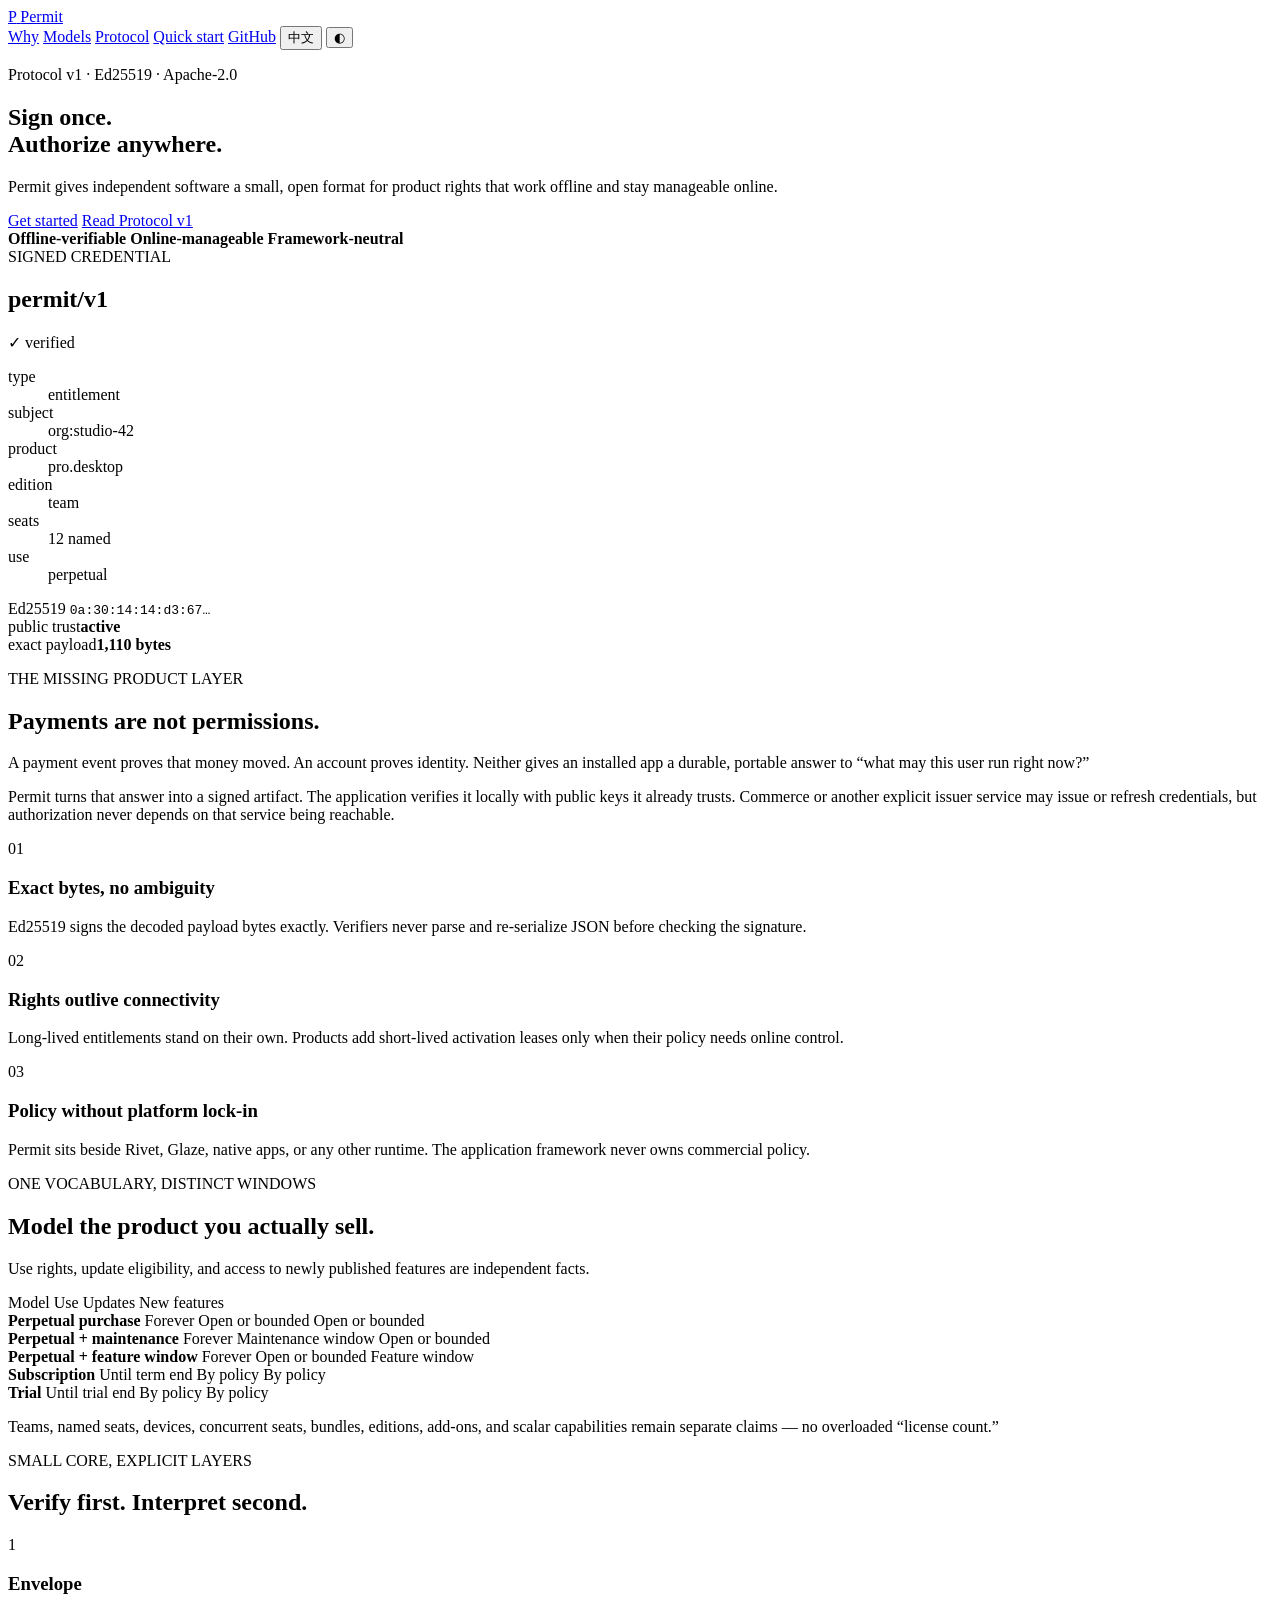
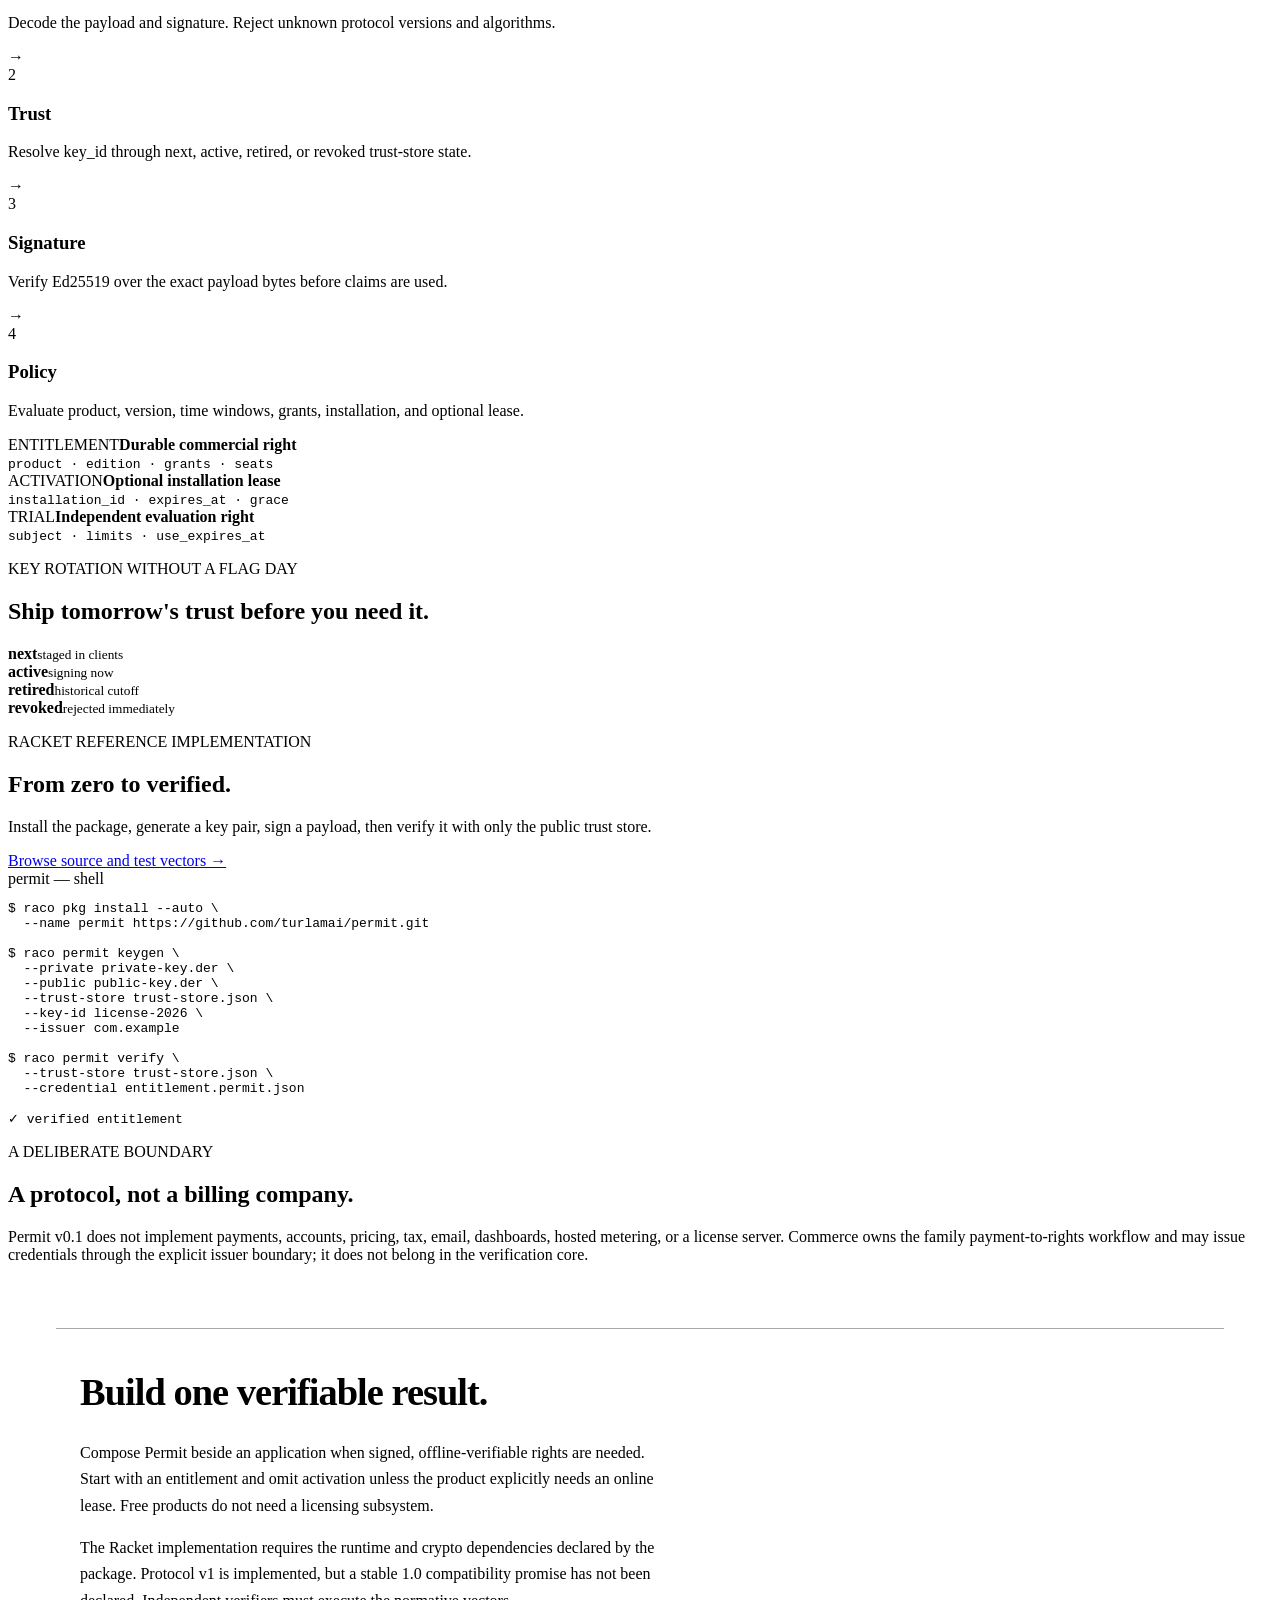
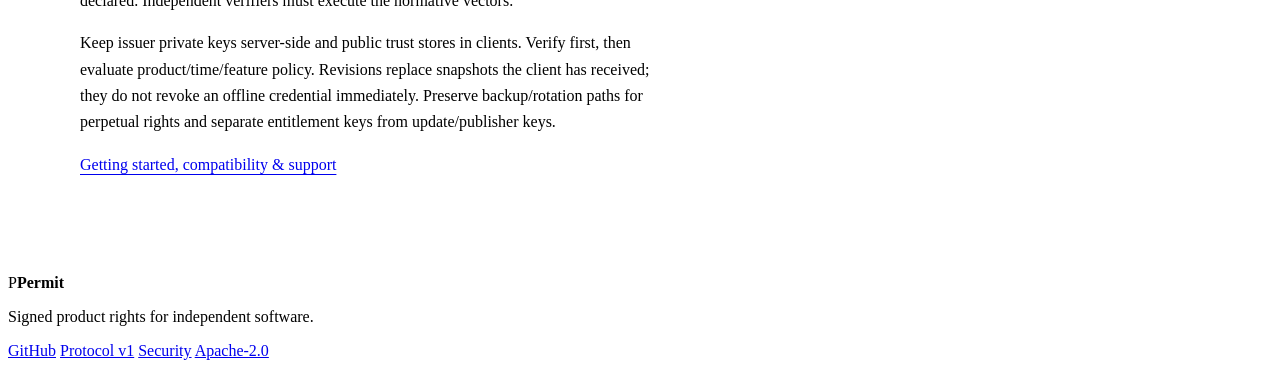
==== site/index.html @ 28916e3e "docs(site): use canonical repository URLs and remove obsolete comparison strings" ====
<!doctype html>
<html lang="en">
<head>
  <meta charset="utf-8">
  <meta name="viewport" content="width=device-width, initial-scale=1">
  <title>Permit — Signed product rights</title>
  <meta name="description" content="Offline-verifiable, online-manageable signed product entitlements. An open protocol and Racket reference implementation.">
  <meta name="theme-color" content="#f3f0e8">
  <link rel="icon" href="favicon.svg" type="image/svg+xml">
  <link rel="stylesheet" href="styles.css">
  <script>
    (function () {
      var theme = localStorage.getItem('permit-theme');
      if (!theme) theme = matchMedia('(prefers-color-scheme: dark)').matches ? 'dark' : 'light';
      document.documentElement.dataset.theme = theme;
      var lang = localStorage.getItem('permit-lang');
      if (!lang) lang = (navigator.language || 'en').toLowerCase().startsWith('zh') ? 'zh' : 'en';
      document.documentElement.lang = lang === 'zh' ? 'zh-CN' : 'en';
    })();
  </script>
<style id="product-start-style">
.product-start{max-width:1120px;margin:64px auto;padding:32px 24px;border-top:1px solid var(--border,#aaa);font:inherit;line-height:1.65}
.product-start h2{font-size:clamp(1.7rem,3vw,2.4rem);letter-spacing:-.025em;margin:0 0 16px}.product-start h3{font-size:1.05rem;margin:0 0 10px}.product-start p{margin:0 0 16px;max-width:74ch}.product-start-grid{display:grid;grid-template-columns:repeat(3,minmax(0,1fr));gap:28px;margin:28px 0}.product-start a{text-decoration:underline;text-underline-offset:4px;overflow-wrap:anywhere}.product-start a:focus-visible{outline:2px solid currentColor;outline-offset:5px}.product-start .start-links{display:flex;gap:16px 24px;flex-wrap:wrap}.product-start .start-status{font-weight:600}.product-start .start-limits{font-size:.95em}
html:lang(en) .reader-zh,html:lang(zh) .reader-en{display:none!important}@media(max-width:700px){.product-start{margin:40px auto;padding:24px 20px}.product-start-grid{grid-template-columns:1fr;gap:18px}}
</style>
</head>
<body>
  <header class="nav">
    <div class="nav-inner">
      <a class="brand" href="#top" aria-label="Permit home">
        <span class="brand-mark" aria-hidden="true">P</span>
        <span>Permit</span>
      </a>
      <nav class="nav-links" aria-label="Primary navigation">
        <a href="#why" data-i18n="nav.why">Why</a>
        <a href="#models" data-i18n="nav.models">Models</a>
        <a href="#protocol" data-i18n="nav.protocol">Protocol</a>
        <a href="#start" data-i18n="nav.start">Quick start</a>
        <a href="https://github.com/turlamai/permit">GitHub</a>
        <button class="text-button" id="lang-button" type="button" aria-label="Switch language">中文</button>
        <button class="theme-button" id="theme-button" type="button" aria-label="Toggle color theme">
          <span class="theme-light" aria-hidden="true">◐</span>
        </button>
      </nav>
    </div>
  </header>

  <main id="top">
    <section class="hero">
      <div class="hero-copy">
        <p class="eyebrow" data-i18n="hero.eyebrow">Protocol v1 · Ed25519 · Apache-2.0</p>
        <h1 data-i18n="hero.title">Sign once.<br>Authorize anywhere.</h1>
        <p class="lede" data-i18n="hero.lede">Permit gives independent software a small, open format for product rights that work offline and stay manageable online.</p>
        <div class="hero-actions">
          <a class="button primary" href="#start" data-i18n="hero.start">Get started</a>
          <a class="button secondary" href="https://github.com/turlamai/permit/blob/main/docs/protocol-v1.md" data-i18n="hero.spec">Read Protocol v1</a>
        </div>
        <div class="proof-row" aria-label="Core properties">
          <span><i></i><b data-i18n="proof.offline">Offline-verifiable</b></span>
          <span><i></i><b data-i18n="proof.online">Online-manageable</b></span>
          <span><i></i><b data-i18n="proof.framework">Framework-neutral</b></span>
        </div>
      </div>

      <div class="credential-stage" aria-label="Signed Permit credential">
        <div class="orbit orbit-one"></div>
        <div class="orbit orbit-two"></div>
        <article class="credential-card">
          <div class="credential-head">
            <div>
              <span class="micro" data-i18n="credential.label">SIGNED CREDENTIAL</span>
              <h2>permit/v1</h2>
            </div>
            <span class="verified"><span>✓</span> <span data-i18n="credential.verified">verified</span></span>
          </div>
          <dl>
            <div><dt>type</dt><dd>entitlement</dd></div>
            <div><dt>subject</dt><dd>org:studio-42</dd></div>
            <div><dt>product</dt><dd>pro.desktop</dd></div>
            <div><dt>edition</dt><dd>team</dd></div>
            <div><dt>seats</dt><dd>12 named</dd></div>
            <div><dt>use</dt><dd>perpetual</dd></div>
          </dl>
          <div class="signature">
            <span>Ed25519</span>
            <code>0a:30:14:14:d3:67…</code>
          </div>
        </article>
        <div class="key-tag key-public"><span data-i18n="credential.public">public trust</span><b>active</b></div>
        <div class="key-tag key-payload"><span data-i18n="credential.payload">exact payload</span><b>1,110 bytes</b></div>
      </div>
    </section>

    <section id="why" class="section split">
      <div class="section-heading">
        <p class="eyebrow" data-i18n="why.eyebrow">THE MISSING PRODUCT LAYER</p>
        <h2 data-i18n="why.title">Payments are not permissions.</h2>
      </div>
      <div class="prose">
        <p data-i18n="why.p1">A payment event proves that money moved. An account proves identity. Neither gives an installed app a durable, portable answer to “what may this user run right now?”</p>
        <p data-i18n="why.p2">Permit turns that answer into a signed artifact. The application verifies it locally with public keys it already trusts. Commerce or another explicit issuer service may issue or refresh credentials, but authorization never depends on that service being reachable.</p>
      </div>
    </section>

    <section class="principles" aria-label="Permit principles">
      <article>
        <span class="index">01</span>
        <h3 data-i18n="principle.one.title">Exact bytes, no ambiguity</h3>
        <p data-i18n="principle.one.body">Ed25519 signs the decoded payload bytes exactly. Verifiers never parse and re-serialize JSON before checking the signature.</p>
      </article>
      <article>
        <span class="index">02</span>
        <h3 data-i18n="principle.two.title">Rights outlive connectivity</h3>
        <p data-i18n="principle.two.body">Long-lived entitlements stand on their own. Products add short-lived activation leases only when their policy needs online control.</p>
      </article>
      <article>
        <span class="index">03</span>
        <h3 data-i18n="principle.three.title">Policy without platform lock-in</h3>
        <p data-i18n="principle.three.body">Permit sits beside Rivet, Glaze, native apps, or any other runtime. The application framework never owns commercial policy.</p>
      </article>
    </section>

    <section id="models" class="section models">
      <div class="section-heading">
        <p class="eyebrow" data-i18n="models.eyebrow">ONE VOCABULARY, DISTINCT WINDOWS</p>
        <h2 data-i18n="models.title">Model the product you actually sell.</h2>
        <p data-i18n="models.lede">Use rights, update eligibility, and access to newly published features are independent facts.</p>
      </div>
      <div class="model-table" role="table" aria-label="Supported commercial models">
        <div class="model-row model-header" role="row">
          <span role="columnheader" data-i18n="models.model">Model</span>
          <span role="columnheader" data-i18n="models.use">Use</span>
          <span role="columnheader" data-i18n="models.updates">Updates</span>
          <span role="columnheader" data-i18n="models.features">New features</span>
        </div>
        <div class="model-row" role="row">
          <strong role="cell" data-i18n="models.perpetual">Perpetual purchase</strong>
          <span role="cell" class="forever" data-i18n="models.forever">Forever</span>
          <span role="cell" data-i18n="models.open">Open or bounded</span>
          <span role="cell" data-i18n="models.open">Open or bounded</span>
        </div>
        <div class="model-row" role="row">
          <strong role="cell" data-i18n="models.maintenanceModel">Perpetual + maintenance</strong>
          <span role="cell" class="forever" data-i18n="models.forever">Forever</span>
          <span role="cell" data-i18n="models.maintenance">Maintenance window</span>
          <span role="cell" data-i18n="models.open">Open or bounded</span>
        </div>
        <div class="model-row" role="row">
          <strong role="cell" data-i18n="models.featureModel">Perpetual + feature window</strong>
          <span role="cell" class="forever" data-i18n="models.forever">Forever</span>
          <span role="cell" data-i18n="models.open">Open or bounded</span>
          <span role="cell" data-i18n="models.featureWindow">Feature window</span>
        </div>
        <div class="model-row" role="row">
          <strong role="cell" data-i18n="models.subscription">Subscription</strong>
          <span role="cell" data-i18n="models.untilEnd">Until term end</span>
          <span role="cell" data-i18n="models.policy">By policy</span>
          <span role="cell" data-i18n="models.policy">By policy</span>
        </div>
        <div class="model-row" role="row">
          <strong role="cell" data-i18n="models.trial">Trial</strong>
          <span role="cell" data-i18n="models.untilTrial">Until trial end</span>
          <span role="cell" data-i18n="models.policy">By policy</span>
          <span role="cell" data-i18n="models.policy">By policy</span>
        </div>
      </div>
      <p class="model-note" data-i18n="models.note">Teams, named seats, devices, concurrent seats, bundles, editions, add-ons, and scalar capabilities remain separate claims — no overloaded “license count.”</p>
    </section>

    <section id="protocol" class="section protocol">
      <div class="section-heading">
        <p class="eyebrow" data-i18n="protocol.eyebrow">SMALL CORE, EXPLICIT LAYERS</p>
        <h2 data-i18n="protocol.title">Verify first. Interpret second.</h2>
      </div>
      <div class="protocol-flow">
        <article>
          <span class="step-number">1</span>
          <h3 data-i18n="protocol.one.title">Envelope</h3>
          <p data-i18n="protocol.one.body">Decode the payload and signature. Reject unknown protocol versions and algorithms.</p>
        </article>
        <span class="flow-arrow" aria-hidden="true">→</span>
        <article>
          <span class="step-number">2</span>
          <h3 data-i18n="protocol.two.title">Trust</h3>
          <p data-i18n="protocol.two.body">Resolve key_id through next, active, retired, or revoked trust-store state.</p>
        </article>
        <span class="flow-arrow" aria-hidden="true">→</span>
        <article>
          <span class="step-number">3</span>
          <h3 data-i18n="protocol.three.title">Signature</h3>
          <p data-i18n="protocol.three.body">Verify Ed25519 over the exact payload bytes before claims are used.</p>
        </article>
        <span class="flow-arrow" aria-hidden="true">→</span>
        <article>
          <span class="step-number">4</span>
          <h3 data-i18n="protocol.four.title">Policy</h3>
          <p data-i18n="protocol.four.body">Evaluate product, version, time windows, grants, installation, and optional lease.</p>
        </article>
      </div>
      <div class="layer-stack">
        <div class="layer entitlement">
          <div><span>ENTITLEMENT</span><strong data-i18n="layers.entitlement">Durable commercial right</strong></div>
          <code>product · edition · grants · seats</code>
        </div>
        <div class="layer activation">
          <div><span>ACTIVATION</span><strong data-i18n="layers.activation">Optional installation lease</strong></div>
          <code>installation_id · expires_at · grace</code>
        </div>
        <div class="layer trial">
          <div><span>TRIAL</span><strong data-i18n="layers.trial">Independent evaluation right</strong></div>
          <code>subject · limits · use_expires_at</code>
        </div>
      </div>
    </section>

    <section class="section rotation">
      <div class="section-heading">
        <p class="eyebrow" data-i18n="rotation.eyebrow">KEY ROTATION WITHOUT A FLAG DAY</p>
        <h2 data-i18n="rotation.title">Ship tomorrow's trust before you need it.</h2>
      </div>
      <div class="key-timeline" aria-label="Trust store key states">
        <div><span class="key-dot next"></span><b>next</b><small data-i18n="rotation.next">staged in clients</small></div>
        <div><span class="key-dot active"></span><b>active</b><small data-i18n="rotation.active">signing now</small></div>
        <div><span class="key-dot retired"></span><b>retired</b><small data-i18n="rotation.retired">historical cutoff</small></div>
        <div><span class="key-dot revoked"></span><b>revoked</b><small data-i18n="rotation.revoked">rejected immediately</small></div>
      </div>
    </section>

    <section id="start" class="section start">
      <div>
        <p class="eyebrow" data-i18n="start.eyebrow">RACKET REFERENCE IMPLEMENTATION</p>
        <h2 data-i18n="start.title">From zero to verified.</h2>
        <p data-i18n="start.lede">Install the package, generate a key pair, sign a payload, then verify it with only the public trust store.</p>
        <a class="text-link" href="https://github.com/turlamai/permit" data-i18n="start.source">Browse source and test vectors →</a>
      </div>
      <div class="terminal" aria-label="Permit command line example">
        <div class="terminal-bar"><i></i><i></i><i></i><span>permit — shell</span></div>
        <pre><code><span class="prompt">$</span> raco pkg install --auto \
  --name permit https://github.com/turlamai/permit.git

<span class="prompt">$</span> raco permit keygen \
  --private private-key.der \
  --public public-key.der \
  --trust-store trust-store.json \
  --key-id license-2026 \
  --issuer com.example

<span class="prompt">$</span> raco permit verify \
  --trust-store trust-store.json \
  --credential entitlement.permit.json

<span class="ok">✓ verified entitlement</span></code></pre>
      </div>
    </section>

    <section class="boundary">
      <div>
        <p class="eyebrow" data-i18n="boundary.eyebrow">A DELIBERATE BOUNDARY</p>
        <h2 data-i18n="boundary.title">A protocol, not a billing company.</h2>
      </div>
      <p data-i18n="boundary.body">Permit v0.1 does not implement payments, accounts, pricing, tax, email, dashboards, hosted metering, or a license server. Commerce owns the family payment-to-rights workflow and may issue credentials through the explicit issuer boundary; it does not belong in the verification core.</p>
    </section>
  <section id="adoption" class="product-start"><h2 class="reader-en " lang="en">Build one verifiable result.</h2><h2 class="reader-zh " lang="zh">先完成一个可验证的结果。</h2><p class="reader-en " lang="en">Compose Permit beside an application when signed, offline-verifiable rights are needed. Start with an entitlement and omit activation unless the product explicitly needs an online lease. Free products do not need a licensing subsystem.</p><p class="reader-zh " lang="zh">需要签名且可离线验证的权益时，在应用旁组合 Permit。从 entitlement 开始；只有产品明确需要在线租约时才增加 activation。免费产品不需要授权子系统。</p><p class="reader-en " lang="en">The Racket implementation requires the runtime and crypto dependencies declared by the package. Protocol v1 is implemented, but a stable 1.0 compatibility promise has not been declared. Independent verifiers must execute the normative vectors.</p><p class="reader-zh " lang="zh">Racket 实现需要包声明的运行时与加密依赖。Protocol v1 已实现，但尚未宣布稳定 1.0 兼容承诺。独立验证器必须执行权威测试向量。</p><p class="reader-en " lang="en">Keep issuer private keys server-side and public trust stores in clients. Verify first, then evaluate product/time/feature policy. Revisions replace snapshots the client has received; they do not revoke an offline credential immediately. Preserve backup/rotation paths for perpetual rights and separate entitlement keys from update/publisher keys.</p><p class="reader-zh " lang="zh">签发私钥留在签发端，客户端仅持公钥信任库。先验签，再判断产品、时间和功能政策。revision 替换客户端已收到的快照，不会立即撤销离线凭据。为永久权益保留备份和轮换路径，权益密钥与更新、发行者密钥分离。</p><div class="start-links"><a class="reader-en" lang="en" href="https://github.com/turlamai/permit/blob/main/docs/USING.md">Getting started, compatibility &amp; support</a><a class="reader-zh" lang="zh" href="https://github.com/turlamai/permit/blob/main/docs/USING.zh-CN.md">入门、兼容与支持</a></div></section>
</main>

  <footer>
    <div class="footer-brand"><span class="brand-mark" aria-hidden="true">P</span><b>Permit</b></div>
    <p data-i18n="footer.tagline">Signed product rights for independent software.</p>
    <div class="footer-links">
      <a href="https://github.com/turlamai/permit">GitHub</a>
      <a href="https://github.com/turlamai/permit/blob/main/docs/protocol-v1.md">Protocol v1</a>
      <a href="https://github.com/turlamai/permit/blob/main/SECURITY.md">Security</a>
      <a href="https://github.com/turlamai/permit/blob/main/LICENSE">Apache-2.0</a>
    </div>
  </footer>

  <script src="site.js"></script>
</body>
</html>
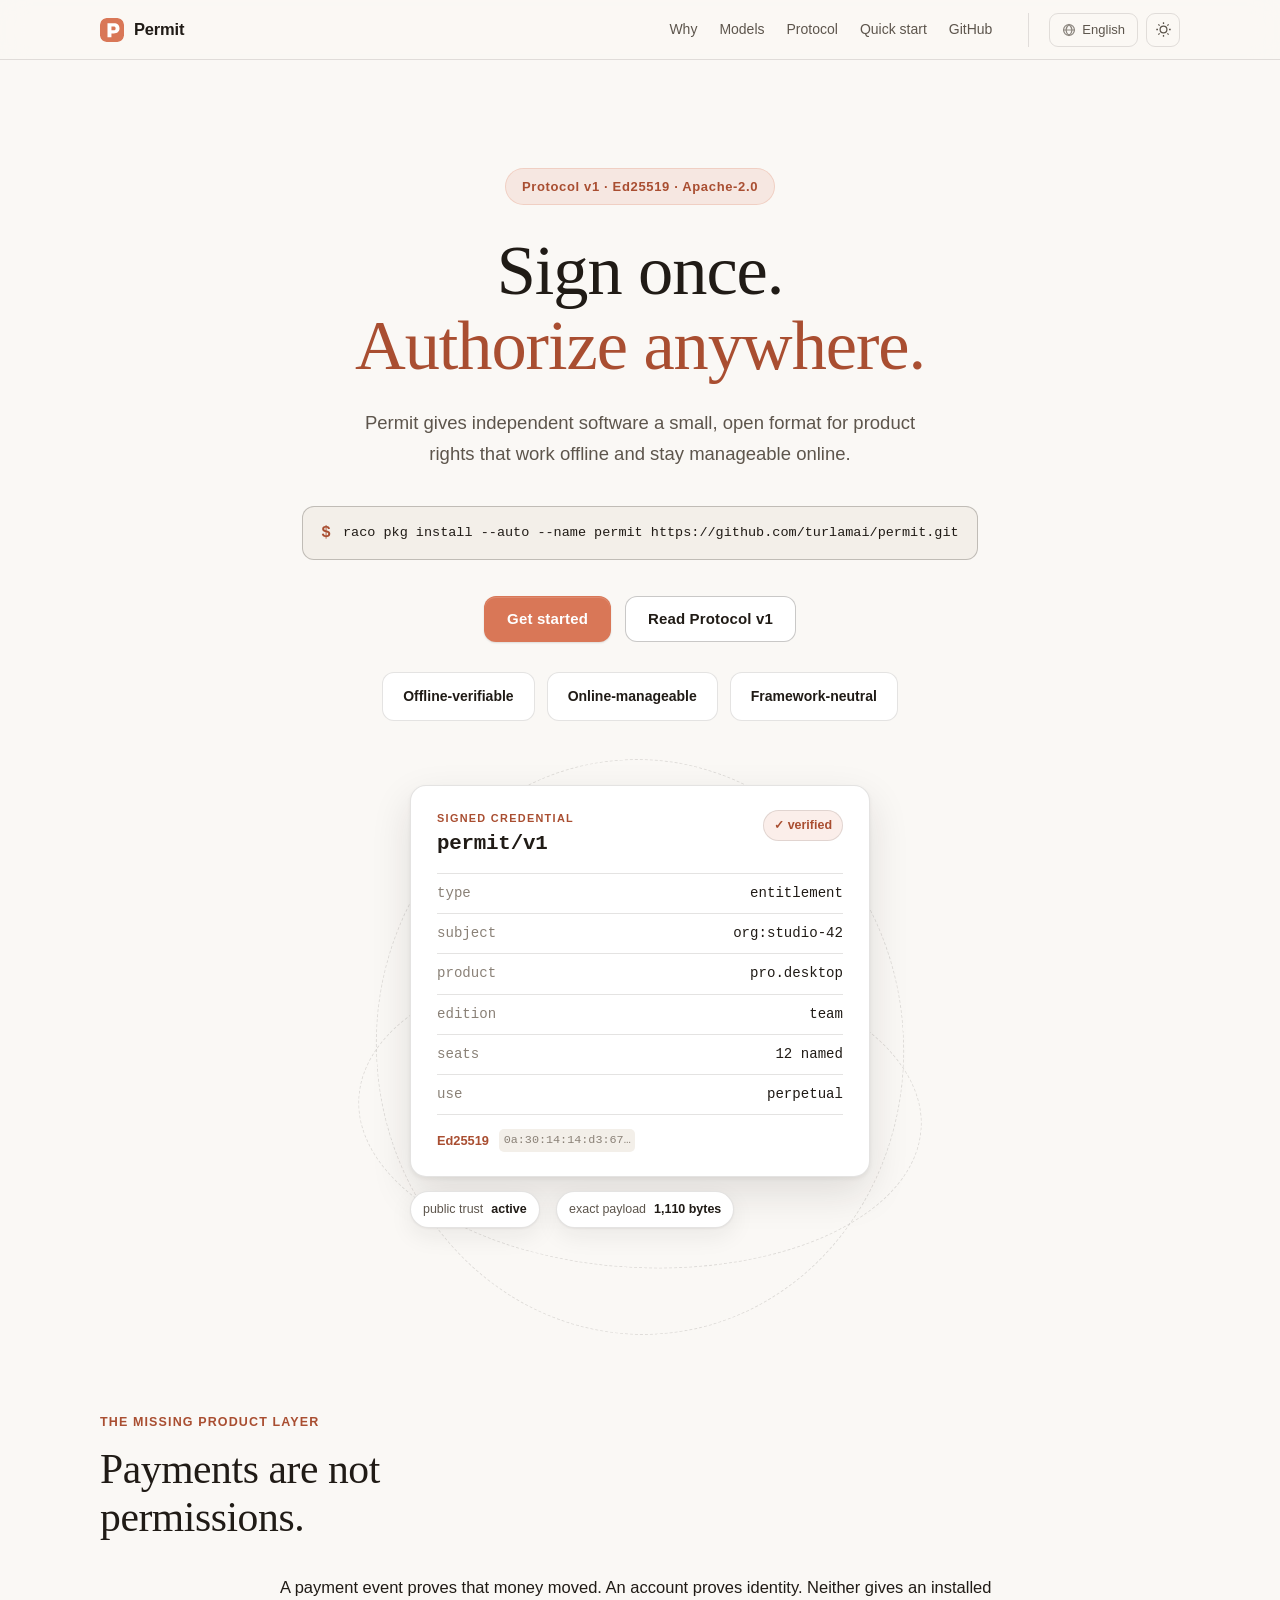
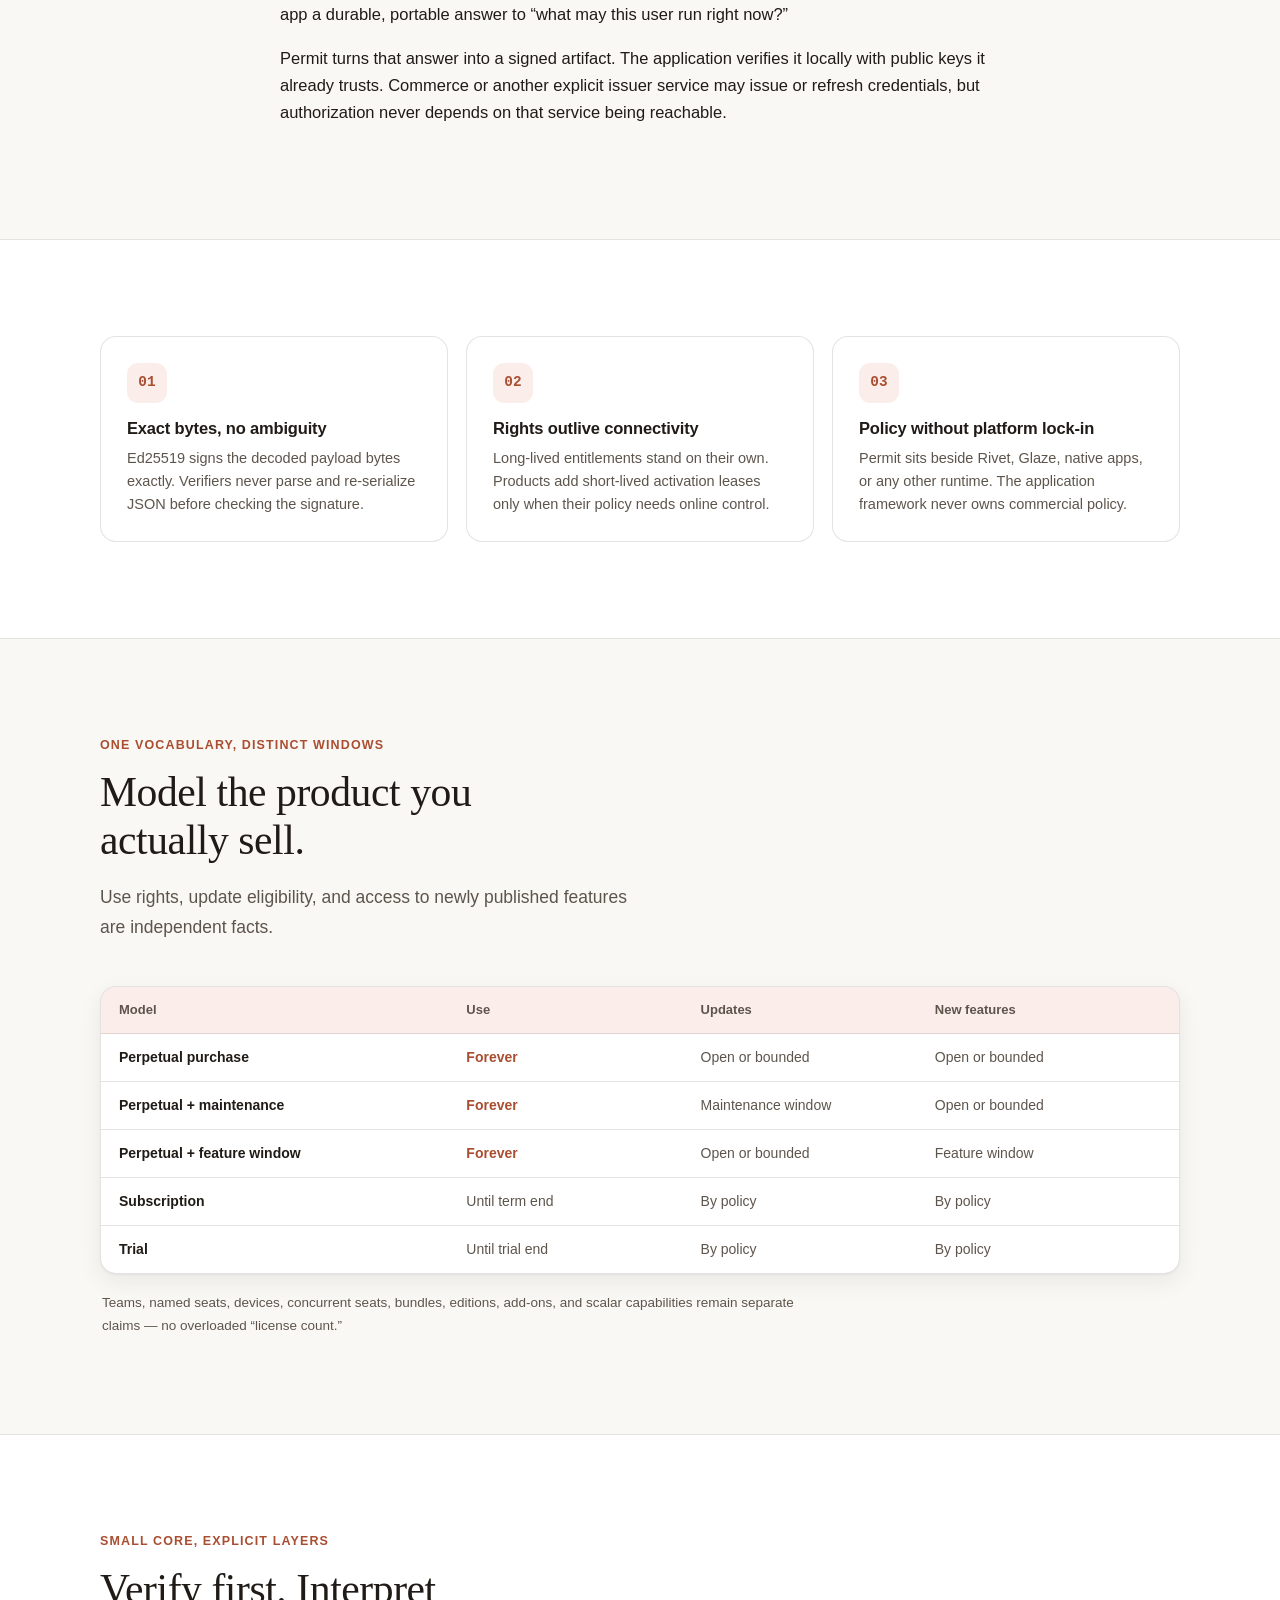
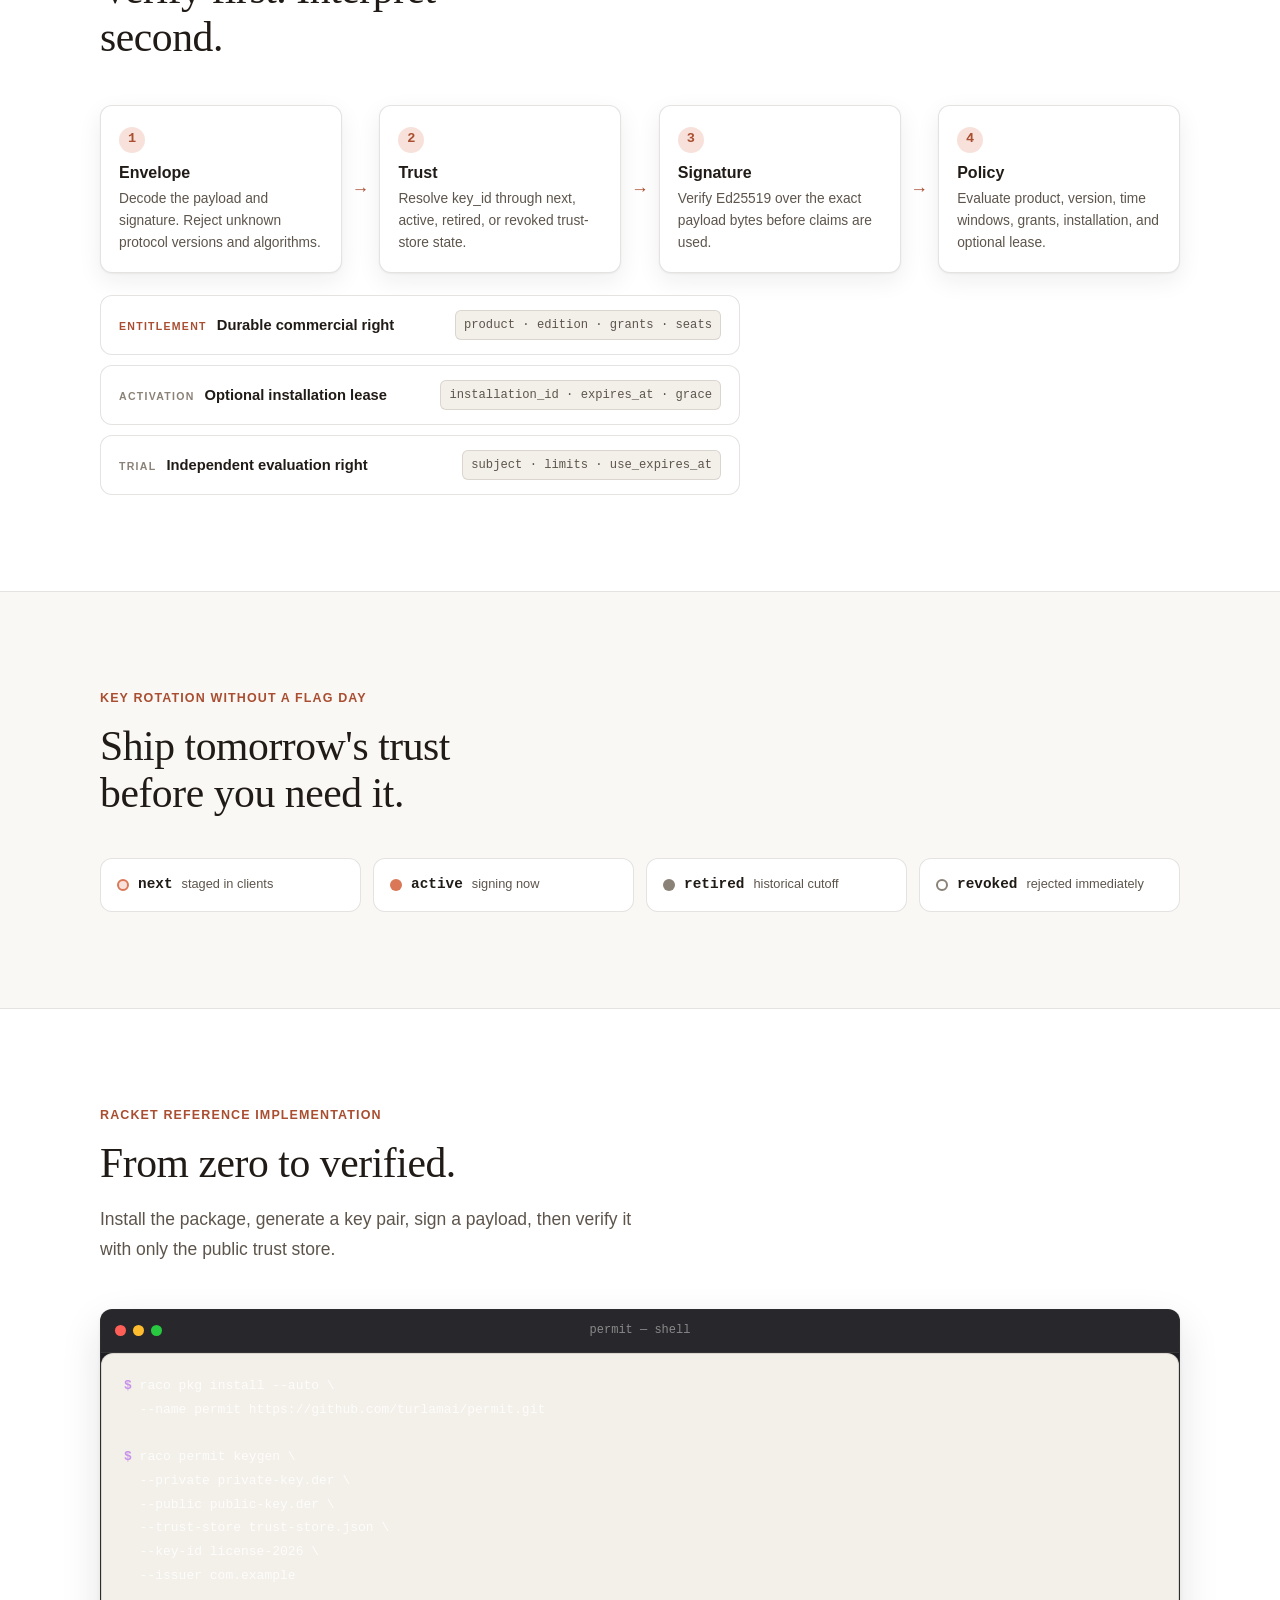
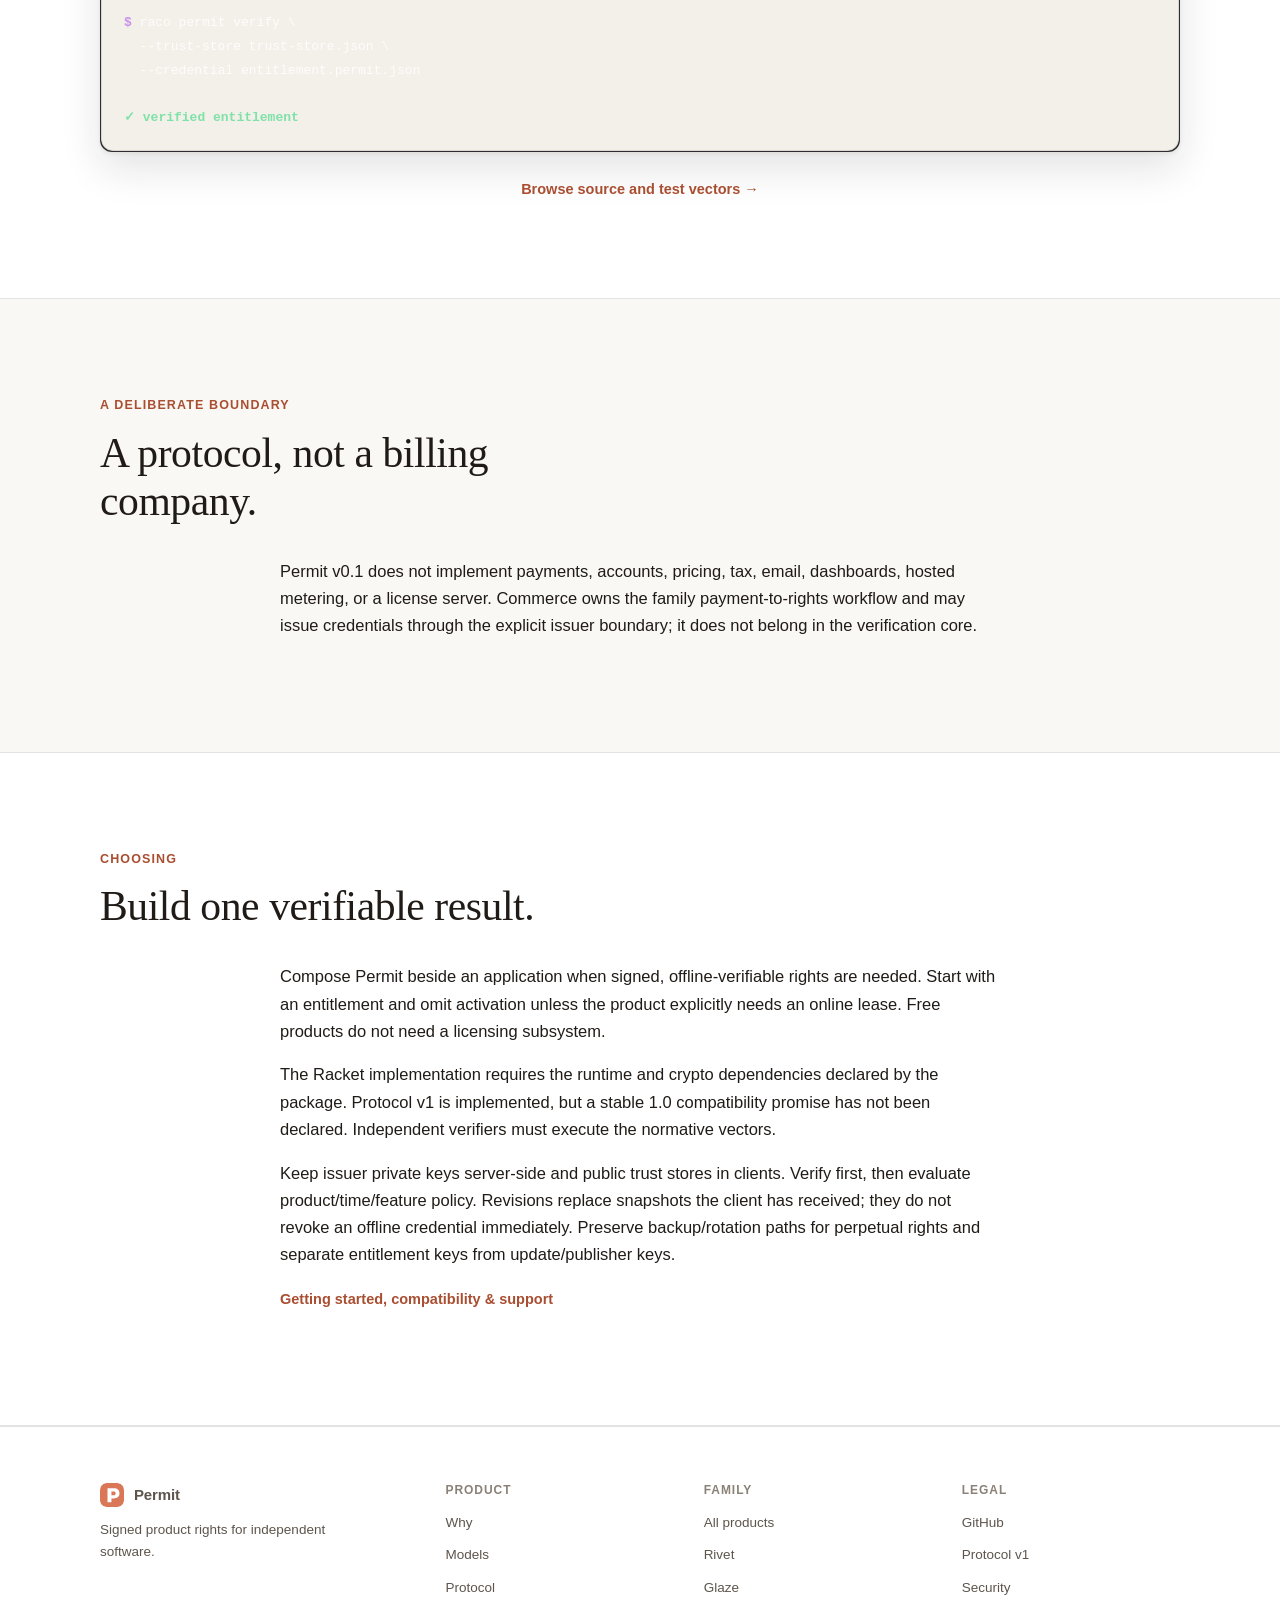
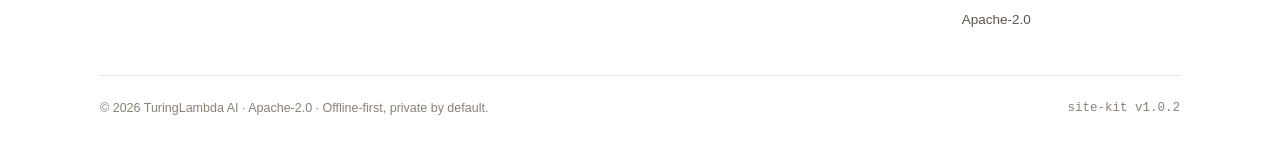
==== commit 1d693f29: "site: rebuild homepage on site-kit v1.0.2 - adopt the family design system (terracotta accent, Newsr" ====
--- a/site/index.html
+++ b/site/index.html
@@ -1,241 +1,289 @@
-<!doctype html>
-<html lang="en">
+<!DOCTYPE html>
+<html lang="zh-CN" data-kit-id="permit" data-kit-lang-key="permit-lang">
+
 <head>
-  <meta charset="utf-8">
-  <meta name="viewport" content="width=device-width, initial-scale=1">
-  <title>Permit — Signed product rights</title>
-  <meta name="description" content="Offline-verifiable, online-manageable signed product entitlements. An open protocol and Racket reference implementation.">
-  <meta name="theme-color" content="#f3f0e8">
-  <link rel="icon" href="favicon.svg" type="image/svg+xml">
-  <link rel="stylesheet" href="styles.css">
-  <script>
-    (function () {
-      var theme = localStorage.getItem('permit-theme');
-      if (!theme) theme = matchMedia('(prefers-color-scheme: dark)').matches ? 'dark' : 'light';
-      document.documentElement.dataset.theme = theme;
-      var lang = localStorage.getItem('permit-lang');
-      if (!lang) lang = (navigator.language || 'en').toLowerCase().startsWith('zh') ? 'zh' : 'en';
-      document.documentElement.lang = lang === 'zh' ? 'zh-CN' : 'en';
-    })();
-  </script>
-<style id="product-start-style">
-.product-start{max-width:1120px;margin:64px auto;padding:32px 24px;border-top:1px solid var(--border,#aaa);font:inherit;line-height:1.65}
-.product-start h2{font-size:clamp(1.7rem,3vw,2.4rem);letter-spacing:-.025em;margin:0 0 16px}.product-start h3{font-size:1.05rem;margin:0 0 10px}.product-start p{margin:0 0 16px;max-width:74ch}.product-start-grid{display:grid;grid-template-columns:repeat(3,minmax(0,1fr));gap:28px;margin:28px 0}.product-start a{text-decoration:underline;text-underline-offset:4px;overflow-wrap:anywhere}.product-start a:focus-visible{outline:2px solid currentColor;outline-offset:5px}.product-start .start-links{display:flex;gap:16px 24px;flex-wrap:wrap}.product-start .start-status{font-weight:600}.product-start .start-limits{font-size:.95em}
-html:lang(en) .reader-zh,html:lang(zh) .reader-en{display:none!important}@media(max-width:700px){.product-start{margin:40px auto;padding:24px 20px}.product-start-grid{grid-template-columns:1fr;gap:18px}}
-</style>
+    <meta charset="UTF-8">
+    <meta name="viewport" content="width=device-width, initial-scale=1.0">
+    <title>Permit — 签名的产品权益</title>
+    <meta name="description" content="离线可验证、在线可管理的签名产品权益。开放协议与 Racket 参考实现。">
+    <link rel="canonical" href="https://permit.jrtx.site/">
+    <meta name="theme-color" content="#D97757">
+    <meta property="og:type" content="website">
+    <meta property="og:site_name" content="Permit">
+    <meta property="og:title" content="Permit — Signed product rights">
+    <meta property="og:description" content="Offline-verifiable, online-manageable signed product entitlements. An open protocol and Racket reference implementation.">
+    <meta property="og:url" content="https://permit.jrtx.site/">
+    <meta name="twitter:card" content="summary">
+    <meta name="twitter:title" content="Permit — Signed product rights">
+    <meta name="twitter:description" content="Offline-verifiable, online-manageable signed product entitlements. An open protocol and Racket reference implementation.">
+
+    <!-- Theme + language pre-paint: apply before first paint, no flash.
+         Storage keys carry forward from the previous permit homepage. -->
+    <script>
+        (function () {
+            var t;
+            try { t = localStorage.getItem('permit-theme'); } catch (e) {}
+            if (t !== 'dark' && t !== 'light') {
+                t = window.matchMedia && matchMedia('(prefers-color-scheme: dark)').matches ? 'dark' : 'light';
+            }
+            document.documentElement.dataset.theme = t;
+            var l;
+            try { l = localStorage.getItem('permit-lang'); } catch (e) {}
+            if (l !== 'zh' && l !== 'en') {
+                l = (navigator.language || 'zh').toLowerCase().indexOf('zh') === 0 ? 'zh' : 'en';
+            }
+            document.documentElement.lang = l === 'zh' ? 'zh-CN' : 'en';
+        })();
+    </script>
+
+    <link rel="icon" href="favicon.svg" type="image/svg+xml">
+    <link rel="stylesheet" href="family.css">
+    <link rel="stylesheet" href="site.css">
+    <link rel="preload" href="fonts/newsreader-latin-var.woff2" as="font" type="font/woff2" crossorigin>
+    <link rel="preload" href="fonts/inter-latin-var.woff2" as="font" type="font/woff2" crossorigin>
+    <script src="family.js" defer></script>
 </head>
+
 <body>
-  <header class="nav">
-    <div class="nav-inner">
-      <a class="brand" href="#top" aria-label="Permit home">
-        <span class="brand-mark" aria-hidden="true">P</span>
-        <span>Permit</span>
-      </a>
-      <nav class="nav-links" aria-label="Primary navigation">
-        <a href="#why" data-i18n="nav.why">Why</a>
-        <a href="#models" data-i18n="nav.models">Models</a>
-        <a href="#protocol" data-i18n="nav.protocol">Protocol</a>
-        <a href="#start" data-i18n="nav.start">Quick start</a>
-        <a href="https://github.com/turlamai/permit">GitHub</a>
-        <button class="text-button" id="lang-button" type="button" aria-label="Switch language">中文</button>
-        <button class="theme-button" id="theme-button" type="button" aria-label="Toggle color theme">
-          <span class="theme-light" aria-hidden="true">◐</span>
-        </button>
-      </nav>
-    </div>
-  </header>
-
-  <main id="top">
-    <section class="hero">
-      <div class="hero-copy">
-        <p class="eyebrow" data-i18n="hero.eyebrow">Protocol v1 · Ed25519 · Apache-2.0</p>
-        <h1 data-i18n="hero.title">Sign once.<br>Authorize anywhere.</h1>
-        <p class="lede" data-i18n="hero.lede">Permit gives independent software a small, open format for product rights that work offline and stay manageable online.</p>
-        <div class="hero-actions">
-          <a class="button primary" href="#start" data-i18n="hero.start">Get started</a>
-          <a class="button secondary" href="https://github.com/turlamai/permit/blob/main/docs/protocol-v1.md" data-i18n="hero.spec">Read Protocol v1</a>
+    <header class="kit-nav">
+        <div class="kit-container kit-nav-inner">
+            <a class="kit-brand" href="#top">
+                <svg class="kit-brand-mark" viewBox="0 0 64 64" aria-hidden="true"><rect width="64" height="64" rx="18" fill="#D97757"/><path fill="#FFFFFF" d="M20 14h17c9.4 0 15 5.2 15 13.6 0 8.6-5.8 13.9-15.3 13.9h-6.2V51H20V14Zm10.5 8.8v10h5.3c3.9 0 5.9-1.7 5.9-5s-2-5-5.9-5h-5.3Z"/></svg>
+                <span>Permit</span>
+            </a>
+            <nav class="kit-nav-links">
+                <a href="#why" data-i18n="nav.why">为什么</a>
+                <a href="#models" data-i18n="nav.models">产品模型</a>
+                <a href="#protocol" data-i18n="nav.protocol">协议</a>
+                <a href="#start" data-i18n="nav.start">快速开始</a>
+                <a href="https://github.com/turlamai/permit" data-i18n="nav.github">GitHub</a>
+            </nav>
+            <div class="kit-nav-actions">
+                <div class="kit-lang">
+                    <button class="kit-lang-btn" type="button" aria-haspopup="true" aria-expanded="false">
+                        <svg viewBox="0 0 16 16" fill="none" stroke="currentColor" stroke-width="1.4" aria-hidden="true"><circle cx="8" cy="8" r="6.2"/><path d="M1.8 8h12.4M8 1.8c-4.6 4-4.6 8.4 0 12.4 4.6-4 4.6-8.4 0-12.4z"/></svg>
+                        <span class="kit-lang-current">简体中文</span>
+                    </button>
+                    <ul class="kit-lang-menu">
+                        <li><button type="button" data-kit-lang="zh">简体中文</button></li>
+                        <li><button type="button" data-kit-lang="en">English</button></li>
+                    </ul>
+                </div>
+                <button class="kit-icon-btn kit-theme-toggle" type="button" aria-pressed="false" aria-label="Theme">
+                    <svg class="kit-icon-sun" viewBox="0 0 20 20" fill="none" stroke="currentColor" stroke-width="1.5" aria-hidden="true"><circle cx="10" cy="10" r="4"/><path d="M10 1.5v2M10 16.5v2M1.5 10h2M16.5 10h2M4 4l1.4 1.4M14.6 14.6L16 16M16 4l-1.4 1.4M5.4 14.6L4 16"/></svg>
+                    <svg class="kit-icon-moon" viewBox="0 0 20 20" fill="none" stroke="currentColor" stroke-width="1.5" aria-hidden="true"><path d="M16.5 12.2A7 7 0 0 1 7.8 3.5a7 7 0 1 0 8.7 8.7z"/></svg>
+                </button>
+            </div>
         </div>
-        <div class="proof-row" aria-label="Core properties">
-          <span><i></i><b data-i18n="proof.offline">Offline-verifiable</b></span>
-          <span><i></i><b data-i18n="proof.online">Online-manageable</b></span>
-          <span><i></i><b data-i18n="proof.framework">Framework-neutral</b></span>
-        </div>
-      </div>
-
-      <div class="credential-stage" aria-label="Signed Permit credential">
-        <div class="orbit orbit-one"></div>
-        <div class="orbit orbit-two"></div>
-        <article class="credential-card">
-          <div class="credential-head">
-            <div>
-              <span class="micro" data-i18n="credential.label">SIGNED CREDENTIAL</span>
-              <h2>permit/v1</h2>
-            </div>
-            <span class="verified"><span>✓</span> <span data-i18n="credential.verified">verified</span></span>
-          </div>
-          <dl>
-            <div><dt>type</dt><dd>entitlement</dd></div>
-            <div><dt>subject</dt><dd>org:studio-42</dd></div>
-            <div><dt>product</dt><dd>pro.desktop</dd></div>
-            <div><dt>edition</dt><dd>team</dd></div>
-            <div><dt>seats</dt><dd>12 named</dd></div>
-            <div><dt>use</dt><dd>perpetual</dd></div>
-          </dl>
-          <div class="signature">
-            <span>Ed25519</span>
-            <code>0a:30:14:14:d3:67…</code>
-          </div>
-        </article>
-        <div class="key-tag key-public"><span data-i18n="credential.public">public trust</span><b>active</b></div>
-        <div class="key-tag key-payload"><span data-i18n="credential.payload">exact payload</span><b>1,110 bytes</b></div>
-      </div>
-    </section>
-
-    <section id="why" class="section split">
-      <div class="section-heading">
-        <p class="eyebrow" data-i18n="why.eyebrow">THE MISSING PRODUCT LAYER</p>
-        <h2 data-i18n="why.title">Payments are not permissions.</h2>
-      </div>
-      <div class="prose">
-        <p data-i18n="why.p1">A payment event proves that money moved. An account proves identity. Neither gives an installed app a durable, portable answer to “what may this user run right now?”</p>
-        <p data-i18n="why.p2">Permit turns that answer into a signed artifact. The application verifies it locally with public keys it already trusts. Commerce or another explicit issuer service may issue or refresh credentials, but authorization never depends on that service being reachable.</p>
-      </div>
-    </section>
-
-    <section class="principles" aria-label="Permit principles">
-      <article>
-        <span class="index">01</span>
-        <h3 data-i18n="principle.one.title">Exact bytes, no ambiguity</h3>
-        <p data-i18n="principle.one.body">Ed25519 signs the decoded payload bytes exactly. Verifiers never parse and re-serialize JSON before checking the signature.</p>
-      </article>
-      <article>
-        <span class="index">02</span>
-        <h3 data-i18n="principle.two.title">Rights outlive connectivity</h3>
-        <p data-i18n="principle.two.body">Long-lived entitlements stand on their own. Products add short-lived activation leases only when their policy needs online control.</p>
-      </article>
-      <article>
-        <span class="index">03</span>
-        <h3 data-i18n="principle.three.title">Policy without platform lock-in</h3>
-        <p data-i18n="principle.three.body">Permit sits beside Rivet, Glaze, native apps, or any other runtime. The application framework never owns commercial policy.</p>
-      </article>
-    </section>
-
-    <section id="models" class="section models">
-      <div class="section-heading">
-        <p class="eyebrow" data-i18n="models.eyebrow">ONE VOCABULARY, DISTINCT WINDOWS</p>
-        <h2 data-i18n="models.title">Model the product you actually sell.</h2>
-        <p data-i18n="models.lede">Use rights, update eligibility, and access to newly published features are independent facts.</p>
-      </div>
-      <div class="model-table" role="table" aria-label="Supported commercial models">
-        <div class="model-row model-header" role="row">
-          <span role="columnheader" data-i18n="models.model">Model</span>
-          <span role="columnheader" data-i18n="models.use">Use</span>
-          <span role="columnheader" data-i18n="models.updates">Updates</span>
-          <span role="columnheader" data-i18n="models.features">New features</span>
-        </div>
-        <div class="model-row" role="row">
-          <strong role="cell" data-i18n="models.perpetual">Perpetual purchase</strong>
-          <span role="cell" class="forever" data-i18n="models.forever">Forever</span>
-          <span role="cell" data-i18n="models.open">Open or bounded</span>
-          <span role="cell" data-i18n="models.open">Open or bounded</span>
-        </div>
-        <div class="model-row" role="row">
-          <strong role="cell" data-i18n="models.maintenanceModel">Perpetual + maintenance</strong>
-          <span role="cell" class="forever" data-i18n="models.forever">Forever</span>
-          <span role="cell" data-i18n="models.maintenance">Maintenance window</span>
-          <span role="cell" data-i18n="models.open">Open or bounded</span>
-        </div>
-        <div class="model-row" role="row">
-          <strong role="cell" data-i18n="models.featureModel">Perpetual + feature window</strong>
-          <span role="cell" class="forever" data-i18n="models.forever">Forever</span>
-          <span role="cell" data-i18n="models.open">Open or bounded</span>
-          <span role="cell" data-i18n="models.featureWindow">Feature window</span>
-        </div>
-        <div class="model-row" role="row">
-          <strong role="cell" data-i18n="models.subscription">Subscription</strong>
-          <span role="cell" data-i18n="models.untilEnd">Until term end</span>
-          <span role="cell" data-i18n="models.policy">By policy</span>
-          <span role="cell" data-i18n="models.policy">By policy</span>
-        </div>
-        <div class="model-row" role="row">
-          <strong role="cell" data-i18n="models.trial">Trial</strong>
-          <span role="cell" data-i18n="models.untilTrial">Until trial end</span>
-          <span role="cell" data-i18n="models.policy">By policy</span>
-          <span role="cell" data-i18n="models.policy">By policy</span>
-        </div>
-      </div>
-      <p class="model-note" data-i18n="models.note">Teams, named seats, devices, concurrent seats, bundles, editions, add-ons, and scalar capabilities remain separate claims — no overloaded “license count.”</p>
-    </section>
-
-    <section id="protocol" class="section protocol">
-      <div class="section-heading">
-        <p class="eyebrow" data-i18n="protocol.eyebrow">SMALL CORE, EXPLICIT LAYERS</p>
-        <h2 data-i18n="protocol.title">Verify first. Interpret second.</h2>
-      </div>
-      <div class="protocol-flow">
-        <article>
-          <span class="step-number">1</span>
-          <h3 data-i18n="protocol.one.title">Envelope</h3>
-          <p data-i18n="protocol.one.body">Decode the payload and signature. Reject unknown protocol versions and algorithms.</p>
-        </article>
-        <span class="flow-arrow" aria-hidden="true">→</span>
-        <article>
-          <span class="step-number">2</span>
-          <h3 data-i18n="protocol.two.title">Trust</h3>
-          <p data-i18n="protocol.two.body">Resolve key_id through next, active, retired, or revoked trust-store state.</p>
-        </article>
-        <span class="flow-arrow" aria-hidden="true">→</span>
-        <article>
-          <span class="step-number">3</span>
-          <h3 data-i18n="protocol.three.title">Signature</h3>
-          <p data-i18n="protocol.three.body">Verify Ed25519 over the exact payload bytes before claims are used.</p>
-        </article>
-        <span class="flow-arrow" aria-hidden="true">→</span>
-        <article>
-          <span class="step-number">4</span>
-          <h3 data-i18n="protocol.four.title">Policy</h3>
-          <p data-i18n="protocol.four.body">Evaluate product, version, time windows, grants, installation, and optional lease.</p>
-        </article>
-      </div>
-      <div class="layer-stack">
-        <div class="layer entitlement">
-          <div><span>ENTITLEMENT</span><strong data-i18n="layers.entitlement">Durable commercial right</strong></div>
-          <code>product · edition · grants · seats</code>
-        </div>
-        <div class="layer activation">
-          <div><span>ACTIVATION</span><strong data-i18n="layers.activation">Optional installation lease</strong></div>
-          <code>installation_id · expires_at · grace</code>
-        </div>
-        <div class="layer trial">
-          <div><span>TRIAL</span><strong data-i18n="layers.trial">Independent evaluation right</strong></div>
-          <code>subject · limits · use_expires_at</code>
-        </div>
-      </div>
-    </section>
-
-    <section class="section rotation">
-      <div class="section-heading">
-        <p class="eyebrow" data-i18n="rotation.eyebrow">KEY ROTATION WITHOUT A FLAG DAY</p>
-        <h2 data-i18n="rotation.title">Ship tomorrow's trust before you need it.</h2>
-      </div>
-      <div class="key-timeline" aria-label="Trust store key states">
-        <div><span class="key-dot next"></span><b>next</b><small data-i18n="rotation.next">staged in clients</small></div>
-        <div><span class="key-dot active"></span><b>active</b><small data-i18n="rotation.active">signing now</small></div>
-        <div><span class="key-dot retired"></span><b>retired</b><small data-i18n="rotation.retired">historical cutoff</small></div>
-        <div><span class="key-dot revoked"></span><b>revoked</b><small data-i18n="rotation.revoked">rejected immediately</small></div>
-      </div>
-    </section>
-
-    <section id="start" class="section start">
-      <div>
-        <p class="eyebrow" data-i18n="start.eyebrow">RACKET REFERENCE IMPLEMENTATION</p>
-        <h2 data-i18n="start.title">From zero to verified.</h2>
-        <p data-i18n="start.lede">Install the package, generate a key pair, sign a payload, then verify it with only the public trust store.</p>
-        <a class="text-link" href="https://github.com/turlamai/permit" data-i18n="start.source">Browse source and test vectors →</a>
-      </div>
-      <div class="terminal" aria-label="Permit command line example">
-        <div class="terminal-bar"><i></i><i></i><i></i><span>permit — shell</span></div>
-        <pre><code><span class="prompt">$</span> raco pkg install --auto \
+    </header>
+
+    <main id="top">
+        <!-- Hero -->
+        <section class="kit-hero">
+            <div class="kit-container">
+                <span class="kit-eyebrow" data-i18n="hero.eyebrow">Protocol v1 · Ed25519 · Apache-2.0</span>
+                <h1><span data-i18n="hero.h1">签一次，</span> <span class="kit-accent-word" data-i18n="hero.h1-accent">到处都能验。</span></h1>
+                <p class="kit-lead" data-i18n="hero.lede">Permit 给独立软件一套小而开放的产品权益格式：离线可验证，需要时也能在线管理。</p>
+                <div class="kit-btn-row">
+                    <div class="kit-install" role="group" aria-label="Install command">
+                        <span class="kit-install-prompt" aria-hidden="true">$</span>
+                        <code>raco pkg install --auto --name permit https://github.com/turlamai/permit.git</code>
+                    </div>
+                </div>
+                <div class="kit-btn-row">
+                    <a class="kit-btn kit-btn--primary" href="#start" data-i18n="hero.start">快速开始</a>
+                    <a class="kit-btn kit-btn--secondary" href="https://github.com/turlamai/permit/blob/main/docs/protocol-v1.md" data-i18n="hero.spec">阅读 Protocol v1</a>
+                </div>
+                <div class="kit-platforms hero-proof" aria-label="Core properties">
+                    <span class="kit-platform-chip" data-i18n="proof.offline">离线可验证</span>
+                    <span class="kit-platform-chip" data-i18n="proof.online">在线可管理</span>
+                    <span class="kit-platform-chip" data-i18n="proof.framework">与框架无关</span>
+                </div>
+
+                <!-- Signed credential showpiece -->
+                <div class="credential-stage" aria-label="Signed Permit credential">
+                    <div class="orbit orbit-one" aria-hidden="true"></div>
+                    <div class="orbit orbit-two" aria-hidden="true"></div>
+                    <article class="credential-card">
+                        <div class="credential-head">
+                            <div>
+                                <span class="micro" data-i18n="credential.label">签名凭证</span>
+                                <h2>permit/v1</h2>
+                            </div>
+                            <span class="verified"><span>✓</span> <span data-i18n="credential.verified">已验证</span></span>
+                        </div>
+                        <dl>
+                            <div><dt>type</dt><dd>entitlement</dd></div>
+                            <div><dt>subject</dt><dd>org:studio-42</dd></div>
+                            <div><dt>product</dt><dd>pro.desktop</dd></div>
+                            <div><dt>edition</dt><dd>team</dd></div>
+                            <div><dt>seats</dt><dd>12 named</dd></div>
+                            <div><dt>use</dt><dd>perpetual</dd></div>
+                        </dl>
+                        <div class="signature">
+                            <span>Ed25519</span>
+                            <code>0a:30:14:14:d3:67…</code>
+                        </div>
+                    </article>
+                    <div class="key-tag key-public"><span data-i18n="credential.public">公开信任</span><b>active</b></div>
+                    <div class="key-tag key-payload"><span data-i18n="credential.payload">精确 payload</span><b>1,110 bytes</b></div>
+                </div>
+            </div>
+        </section>
+
+        <!-- Why -->
+        <section id="why" class="kit-section">
+            <div class="kit-container">
+                <span class="kit-kicker" data-i18n="why.eyebrow">缺失的产品层</span>
+                <h2 class="kit-h2" data-i18n="why.title">付款，不等于权限。</h2>
+                <div class="kit-prose why-prose">
+                    <p data-i18n="why.p1">支付事件只能证明钱已到账，账号只能证明用户身份。它们都不能给已安装的应用一个长期、可携带的答案：“这个用户现在可以运行什么？”</p>
+                    <p data-i18n="why.p2">Permit 把答案变成签名制品。应用用已经信任的公钥在本地验证；Commerce 或其他明确的签发服务可以签发或刷新凭证，但授权判断不依赖服务此刻是否在线。</p>
+                </div>
+            </div>
+        </section>
+
+        <!-- Principles -->
+        <section class="kit-section kit-section--alt" id="principles" aria-label="Permit principles">
+            <div class="kit-container">
+                <div class="kit-grid kit-grid--3">
+                    <div class="kit-card">
+                        <span class="kit-card-icon principle-index">01</span>
+                        <h3 data-i18n="principle.one.title">精确字节，没有歧义</h3>
+                        <p data-i18n="principle.one.body">Ed25519 对解码后的 payload 字节做精确签名。验证端绝不先解析 JSON、重新序列化，再验签。</p>
+                    </div>
+                    <div class="kit-card">
+                        <span class="kit-card-icon principle-index">02</span>
+                        <h3 data-i18n="principle.two.title">权益不随网络消失</h3>
+                        <p data-i18n="principle.two.body">长期 entitlement 可以独立成立；只有当产品策略需要在线控制时，才叠加短期 activation lease。</p>
+                    </div>
+                    <div class="kit-card">
+                        <span class="kit-card-icon principle-index">03</span>
+                        <h3 data-i18n="principle.three.title">商业策略不锁进平台</h3>
+                        <p data-i18n="principle.three.body">Permit 可以与 Rivet、Glaze、原生应用或其他运行时并列使用；应用框架不拥有商业授权策略。</p>
+                    </div>
+                </div>
+            </div>
+        </section>
+
+        <!-- Models -->
+        <section id="models" class="kit-section">
+            <div class="kit-container">
+                <span class="kit-kicker" data-i18n="models.eyebrow">一套词汇，三种独立时间窗</span>
+                <h2 class="kit-h2" data-i18n="models.title">表达你真正售卖的产品。</h2>
+                <p class="kit-lead" data-i18n="models.lede">使用权、更新资格和新发布功能的访问权，是三件互相独立的事实。</p>
+                <div class="model-table" role="table" aria-label="Supported commercial models">
+                    <div class="model-row model-header" role="row">
+                        <span role="columnheader" data-i18n="models.model">模型</span>
+                        <span role="columnheader" data-i18n="models.use">使用</span>
+                        <span role="columnheader" data-i18n="models.updates">更新</span>
+                        <span role="columnheader" data-i18n="models.features">新功能</span>
+                    </div>
+                    <div class="model-row" role="row">
+                        <strong role="cell" data-i18n="models.perpetual">永久买断</strong>
+                        <span role="cell" class="forever" data-i18n="models.forever">永久</span>
+                        <span role="cell" data-i18n="models.open">不限或限定</span>
+                        <span role="cell" data-i18n="models.open">不限或限定</span>
+                    </div>
+                    <div class="model-row" role="row">
+                        <strong role="cell" data-i18n="models.maintenanceModel">永久使用 + 更新维护期</strong>
+                        <span role="cell" class="forever" data-i18n="models.forever">永久</span>
+                        <span role="cell" data-i18n="models.maintenance">维护期</span>
+                        <span role="cell" data-i18n="models.open">不限或限定</span>
+                    </div>
+                    <div class="model-row" role="row">
+                        <strong role="cell" data-i18n="models.featureModel">永久使用 + 新功能窗口</strong>
+                        <span role="cell" class="forever" data-i18n="models.forever">永久</span>
+                        <span role="cell" data-i18n="models.open">不限或限定</span>
+                        <span role="cell" data-i18n="models.featureWindow">新功能窗口</span>
+                    </div>
+                    <div class="model-row" role="row">
+                        <strong role="cell" data-i18n="models.subscription">订阅</strong>
+                        <span role="cell" data-i18n="models.untilEnd">到订阅结束</span>
+                        <span role="cell" data-i18n="models.policy">按策略</span>
+                        <span role="cell" data-i18n="models.policy">按策略</span>
+                    </div>
+                    <div class="model-row" role="row">
+                        <strong role="cell" data-i18n="models.trial">试用</strong>
+                        <span role="cell" data-i18n="models.untilTrial">到试用结束</span>
+                        <span role="cell" data-i18n="models.policy">按策略</span>
+                        <span role="cell" data-i18n="models.policy">按策略</span>
+                    </div>
+                </div>
+                <p class="model-note" data-i18n="models.note">团队、实名席位、设备、并发席位、套餐、版本、附加项和标量能力分别表达——没有含义过载的“许可证数量”。</p>
+            </div>
+        </section>
+
+        <!-- Protocol -->
+        <section id="protocol" class="kit-section kit-section--alt">
+            <div class="kit-container">
+                <span class="kit-kicker" data-i18n="protocol.eyebrow">核心很小，层级明确</span>
+                <h2 class="kit-h2" data-i18n="protocol.title">先验证，再解释。</h2>
+                <div class="protocol-flow">
+                    <article>
+                        <span class="step-number">1</span>
+                        <h3 data-i18n="protocol.one.title">信封</h3>
+                        <p data-i18n="protocol.one.body">解码 payload 和签名；拒绝未知协议版本和算法。</p>
+                    </article>
+                    <span class="flow-arrow" aria-hidden="true">→</span>
+                    <article>
+                        <span class="step-number">2</span>
+                        <h3 data-i18n="protocol.two.title">信任</h3>
+                        <p data-i18n="protocol.two.body">通过 key_id 解析 next、active、retired 或 revoked 状态。</p>
+                    </article>
+                    <span class="flow-arrow" aria-hidden="true">→</span>
+                    <article>
+                        <span class="step-number">3</span>
+                        <h3 data-i18n="protocol.three.title">签名</h3>
+                        <p data-i18n="protocol.three.body">在使用任何声明之前，对精确 payload 字节完成 Ed25519 验证。</p>
+                    </article>
+                    <span class="flow-arrow" aria-hidden="true">→</span>
+                    <article>
+                        <span class="step-number">4</span>
+                        <h3 data-i18n="protocol.four.title">策略</h3>
+                        <p data-i18n="protocol.four.body">判断产品、版本、时间窗、授权项、安装实例和可选租约。</p>
+                    </article>
+                </div>
+                <div class="layer-stack">
+                    <div class="layer entitlement">
+                        <div><span>ENTITLEMENT</span><strong data-i18n="layers.entitlement">长期商业权益</strong></div>
+                        <code>product · edition · grants · seats</code>
+                    </div>
+                    <div class="layer activation">
+                        <div><span>ACTIVATION</span><strong data-i18n="layers.activation">可选的安装租约</strong></div>
+                        <code>installation_id · expires_at · grace</code>
+                    </div>
+                    <div class="layer trial">
+                        <div><span>TRIAL</span><strong data-i18n="layers.trial">独立的试用权益</strong></div>
+                        <code>subject · limits · use_expires_at</code>
+                    </div>
+                </div>
+            </div>
+        </section>
+
+        <!-- Key rotation -->
+        <section class="kit-section" id="rotation">
+            <div class="kit-container">
+                <span class="kit-kicker" data-i18n="rotation.eyebrow">无需停机切换的密钥轮换</span>
+                <h2 class="kit-h2" data-i18n="rotation.title">在需要之前，先把明天的信任发出去。</h2>
+                <div class="key-timeline" aria-label="Trust store key states">
+                    <div><span class="key-dot next" aria-hidden="true"></span><b>next</b><small data-i18n="rotation.next">已预置到客户端</small></div>
+                    <div><span class="key-dot active" aria-hidden="true"></span><b>active</b><small data-i18n="rotation.active">当前签发</small></div>
+                    <div><span class="key-dot retired" aria-hidden="true"></span><b>retired</b><small data-i18n="rotation.retired">保留历史截止线</small></div>
+                    <div><span class="key-dot revoked" aria-hidden="true"></span><b>revoked</b><small data-i18n="rotation.revoked">立即拒绝</small></div>
+                </div>
+            </div>
+        </section>
+
+        <!-- Quick start -->
+        <section id="start" class="kit-section kit-section--alt">
+            <div class="kit-container">
+                <span class="kit-kicker" data-i18n="start.eyebrow">RACKET 参考实现</span>
+                <h2 class="kit-h2" data-i18n="start.title">从零到验证通过。</h2>
+                <p class="kit-lead" data-i18n="start.lede">安装包、生成密钥对、签一个 payload，再只用公开信任库完成验证。</p>
+                <div class="terminal" aria-label="Permit command line example">
+                    <div class="terminal-bar"><i aria-hidden="true"></i><i aria-hidden="true"></i><i aria-hidden="true"></i><span>permit — shell</span></div>
+                    <pre><code><span class="prompt">$</span> raco pkg install --auto \
   --name permit https://github.com/turlamai/permit.git
 
 <span class="prompt">$</span> raco permit keygen \
@@ -250,30 +298,185 @@
   --credential entitlement.permit.json
 
 <span class="ok">✓ verified entitlement</span></code></pre>
-      </div>
-    </section>
-
-    <section class="boundary">
-      <div>
-        <p class="eyebrow" data-i18n="boundary.eyebrow">A DELIBERATE BOUNDARY</p>
-        <h2 data-i18n="boundary.title">A protocol, not a billing company.</h2>
-      </div>
-      <p data-i18n="boundary.body">Permit v0.1 does not implement payments, accounts, pricing, tax, email, dashboards, hosted metering, or a license server. Commerce owns the family payment-to-rights workflow and may issue credentials through the explicit issuer boundary; it does not belong in the verification core.</p>
-    </section>
-  <section id="adoption" class="product-start"><h2 class="reader-en " lang="en">Build one verifiable result.</h2><h2 class="reader-zh " lang="zh">先完成一个可验证的结果。</h2><p class="reader-en " lang="en">Compose Permit beside an application when signed, offline-verifiable rights are needed. Start with an entitlement and omit activation unless the product explicitly needs an online lease. Free products do not need a licensing subsystem.</p><p class="reader-zh " lang="zh">需要签名且可离线验证的权益时，在应用旁组合 Permit。从 entitlement 开始；只有产品明确需要在线租约时才增加 activation。免费产品不需要授权子系统。</p><p class="reader-en " lang="en">The Racket implementation requires the runtime and crypto dependencies declared by the package. Protocol v1 is implemented, but a stable 1.0 compatibility promise has not been declared. Independent verifiers must execute the normative vectors.</p><p class="reader-zh " lang="zh">Racket 实现需要包声明的运行时与加密依赖。Protocol v1 已实现，但尚未宣布稳定 1.0 兼容承诺。独立验证器必须执行权威测试向量。</p><p class="reader-en " lang="en">Keep issuer private keys server-side and public trust stores in clients. Verify first, then evaluate product/time/feature policy. Revisions replace snapshots the client has received; they do not revoke an offline credential immediately. Preserve backup/rotation paths for perpetual rights and separate entitlement keys from update/publisher keys.</p><p class="reader-zh " lang="zh">签发私钥留在签发端，客户端仅持公钥信任库。先验签，再判断产品、时间和功能政策。revision 替换客户端已收到的快照，不会立即撤销离线凭据。为永久权益保留备份和轮换路径，权益密钥与更新、发行者密钥分离。</p><div class="start-links"><a class="reader-en" lang="en" href="https://github.com/turlamai/permit/blob/main/docs/USING.md">Getting started, compatibility &amp; support</a><a class="reader-zh" lang="zh" href="https://github.com/turlamai/permit/blob/main/docs/USING.zh-CN.md">入门、兼容与支持</a></div></section>
-</main>
-
-  <footer>
-    <div class="footer-brand"><span class="brand-mark" aria-hidden="true">P</span><b>Permit</b></div>
-    <p data-i18n="footer.tagline">Signed product rights for independent software.</p>
-    <div class="footer-links">
-      <a href="https://github.com/turlamai/permit">GitHub</a>
-      <a href="https://github.com/turlamai/permit/blob/main/docs/protocol-v1.md">Protocol v1</a>
-      <a href="https://github.com/turlamai/permit/blob/main/SECURITY.md">Security</a>
-      <a href="https://github.com/turlamai/permit/blob/main/LICENSE">Apache-2.0</a>
-    </div>
-  </footer>
-
-  <script src="site.js"></script>
+                </div>
+                <p class="start-source"><a class="text-link" href="https://github.com/turlamai/permit" data-i18n="start.source">查看源码与测试向量 →</a></p>
+            </div>
+        </section>
+
+        <!-- Boundary -->
+        <section class="kit-section" id="boundary">
+            <div class="kit-container">
+                <span class="kit-kicker" data-i18n="boundary.eyebrow">有意保留的边界</span>
+                <h2 class="kit-h2" data-i18n="boundary.title">它是协议，不是账单公司。</h2>
+                <div class="kit-prose boundary-prose">
+                    <p data-i18n="boundary.body">Permit v0.1 不实现支付、账号、定价、税务、邮件、管理后台、托管计量或许可证服务器。家族内从支付到权益的流程由 Commerce 负责，并通过显式 issuer 边界签发凭证；它不进入验证核心。</p>
+                </div>
+            </div>
+        </section>
+
+        <!-- Adoption -->
+        <section class="kit-section kit-section--alt" id="adoption">
+            <div class="kit-container">
+                <span class="kit-kicker" data-i18n="adoption.kicker">选型判断</span>
+                <h2 class="kit-h2" data-i18n="adoption.title">先完成一个可验证的结果。</h2>
+                <div class="kit-prose adoption-prose">
+                    <p data-i18n="adoption.p1">需要签名且可离线验证的权益时，在应用旁组合 Permit。从 entitlement 开始；只有产品明确需要在线租约时才增加 activation。免费产品不需要授权子系统。</p>
+                    <p data-i18n="adoption.p2">Racket 实现需要包声明的运行时与加密依赖。Protocol v1 已实现，但尚未宣布稳定 1.0 兼容承诺。独立验证器必须执行权威测试向量。</p>
+                    <p data-i18n="adoption.p3">签发私钥留在签发端，客户端仅持公钥信任库。先验签，再判断产品、时间和功能政策。revision 替换客户端已收到的快照，不会立即撤销离线凭据。为永久权益保留备份和轮换路径，权益密钥与更新、发行者密钥分离。</p>
+                    <p class="start-links"><a href="https://github.com/turlamai/permit/blob/main/docs/USING.md" data-zh-href="https://github.com/turlamai/permit/blob/main/docs/USING.zh-CN.md" data-en-href="https://github.com/turlamai/permit/blob/main/docs/USING.md" data-i18n="adoption.link">入门、兼容与支持</a></p>
+                </div>
+            </div>
+        </section>
+    </main>
+
+    <footer class="kit-footer">
+        <div class="kit-container">
+            <div class="kit-footer-grid">
+                <div>
+                    <a class="kit-brand" href="#top">
+                        <svg class="kit-brand-mark" viewBox="0 0 64 64" aria-hidden="true"><rect width="64" height="64" rx="18" fill="#D97757"/><path fill="#FFFFFF" d="M20 14h17c9.4 0 15 5.2 15 13.6 0 8.6-5.8 13.9-15.3 13.9h-6.2V51H20V14Zm10.5 8.8v10h5.3c3.9 0 5.9-1.7 5.9-5s-2-5-5.9-5h-5.3Z"/></svg>
+                        <span>Permit</span>
+                    </a>
+                    <p class="kit-footer-tagline" data-i18n="footer.tagline">给独立软件的签名产品权益。</p>
+                </div>
+                <div>
+                    <h4 data-i18n="footer.product">产品</h4>
+                    <ul>
+                        <li><a href="#why" data-i18n="nav.why">为什么</a></li>
+                        <li><a href="#models" data-i18n="nav.models">产品模型</a></li>
+                        <li><a href="#protocol" data-i18n="nav.protocol">协议</a></li>
+                    </ul>
+                </div>
+                <div>
+                    <h4 data-i18n="footer.family">家族</h4>
+                    <ul>
+                        <li><a href="https://jrtx.site/" data-i18n="footer.portal">全部产品</a></li>
+                        <li><a href="https://rivet.jrtx.site/">Rivet</a></li>
+                        <li><a href="https://glaze.jrtx.site/">Glaze</a></li>
+                    </ul>
+                </div>
+                <div>
+                    <h4 data-i18n="footer.legal">条款</h4>
+                    <ul>
+                        <li><a href="https://github.com/turlamai/permit">GitHub</a></li>
+                        <li><a href="https://github.com/turlamai/permit/blob/main/docs/protocol-v1.md">Protocol v1</a></li>
+                        <li><a href="https://github.com/turlamai/permit/blob/main/SECURITY.md">Security</a></li>
+                        <li><a href="https://github.com/turlamai/permit/blob/main/LICENSE">Apache-2.0</a></li>
+                    </ul>
+                </div>
+            </div>
+            <div class="kit-footer-bottom">
+                <span data-i18n="footer.copyright">© 2026 TuringLambda AI · Apache-2.0 · 离线优先，隐私默认。</span>
+                <span class="kit-mono">site-kit v1.0.2</span>
+            </div>
+        </div>
+    </footer>
+
+    <!-- Dictionaries: zh canonical, en complete. -->
+    <script type="application/json" id="kit-i18n">
+    {
+        "__meta__": {
+            "zh": { "title": "Permit — 签名的产品权益", "description": "离线可验证、在线可管理的签名产品权益。开放协议与 Racket 参考实现。" },
+            "en": { "title": "Permit — Signed product rights", "description": "Offline-verifiable, online-manageable signed product entitlements. An open protocol and Racket reference implementation." }
+        },
+        "zh": {
+            "nav.why": "为什么", "nav.models": "产品模型", "nav.protocol": "协议", "nav.start": "快速开始", "nav.github": "GitHub",
+            "hero.eyebrow": "Protocol v1 · Ed25519 · Apache-2.0",
+            "hero.h1": "签一次，", "hero.h1-accent": "到处都能验。",
+            "hero.lede": "Permit 给独立软件一套小而开放的产品权益格式：离线可验证，需要时也能在线管理。",
+            "hero.start": "快速开始", "hero.spec": "阅读 Protocol v1",
+            "proof.offline": "离线可验证", "proof.online": "在线可管理", "proof.framework": "与框架无关",
+            "credential.label": "签名凭证", "credential.verified": "已验证", "credential.public": "公开信任", "credential.payload": "精确 payload",
+            "why.eyebrow": "缺失的产品层", "why.title": "付款，不等于权限。",
+            "why.p1": "支付事件只能证明钱已到账，账号只能证明用户身份。它们都不能给已安装的应用一个长期、可携带的答案：“这个用户现在可以运行什么？”",
+            "why.p2": "Permit 把答案变成签名制品。应用用已经信任的公钥在本地验证；Commerce 或其他明确的签发服务可以签发或刷新凭证，但授权判断不依赖服务此刻是否在线。",
+            "principle.one.title": "精确字节，没有歧义",
+            "principle.one.body": "Ed25519 对解码后的 payload 字节做精确签名。验证端绝不先解析 JSON、重新序列化，再验签。",
+            "principle.two.title": "权益不随网络消失",
+            "principle.two.body": "长期 entitlement 可以独立成立；只有当产品策略需要在线控制时，才叠加短期 activation lease。",
+            "principle.three.title": "商业策略不锁进平台",
+            "principle.three.body": "Permit 可以与 Rivet、Glaze、原生应用或其他运行时并列使用；应用框架不拥有商业授权策略。",
+            "models.eyebrow": "一套词汇，三种独立时间窗", "models.title": "表达你真正售卖的产品。",
+            "models.lede": "使用权、更新资格和新发布功能的访问权，是三件互相独立的事实。",
+            "models.model": "模型", "models.use": "使用", "models.updates": "更新", "models.features": "新功能",
+            "models.perpetual": "永久买断", "models.forever": "永久", "models.open": "不限或限定",
+            "models.maintenanceModel": "永久使用 + 更新维护期", "models.featureModel": "永久使用 + 新功能窗口",
+            "models.maintenance": "维护期", "models.featureWindow": "新功能窗口",
+            "models.subscription": "订阅", "models.untilEnd": "到订阅结束", "models.policy": "按策略",
+            "models.trial": "试用", "models.untilTrial": "到试用结束",
+            "models.note": "团队、实名席位、设备、并发席位、套餐、版本、附加项和标量能力分别表达——没有含义过载的“许可证数量”。",
+            "protocol.eyebrow": "核心很小，层级明确", "protocol.title": "先验证，再解释。",
+            "protocol.one.title": "信封", "protocol.one.body": "解码 payload 和签名；拒绝未知协议版本和算法。",
+            "protocol.two.title": "信任", "protocol.two.body": "通过 key_id 解析 next、active、retired 或 revoked 状态。",
+            "protocol.three.title": "签名", "protocol.three.body": "在使用任何声明之前，对精确 payload 字节完成 Ed25519 验证。",
+            "protocol.four.title": "策略", "protocol.four.body": "判断产品、版本、时间窗、授权项、安装实例和可选租约。",
+            "layers.entitlement": "长期商业权益", "layers.activation": "可选的安装租约", "layers.trial": "独立的试用权益",
+            "rotation.eyebrow": "无需停机切换的密钥轮换", "rotation.title": "在需要之前，先把明天的信任发出去。",
+            "rotation.next": "已预置到客户端", "rotation.active": "当前签发", "rotation.retired": "保留历史截止线", "rotation.revoked": "立即拒绝",
+            "start.eyebrow": "RACKET 参考实现", "start.title": "从零到验证通过。",
+            "start.lede": "安装包、生成密钥对、签一个 payload，再只用公开信任库完成验证。",
+            "start.source": "查看源码与测试向量 →",
+            "boundary.eyebrow": "有意保留的边界", "boundary.title": "它是协议，不是账单公司。",
+            "boundary.body": "Permit v0.1 不实现支付、账号、定价、税务、邮件、管理后台、托管计量或许可证服务器。家族内从支付到权益的流程由 Commerce 负责，并通过显式 issuer 边界签发凭证；它不进入验证核心。",
+            "adoption.kicker": "选型判断", "adoption.title": "先完成一个可验证的结果。",
+            "adoption.p1": "需要签名且可离线验证的权益时，在应用旁组合 Permit。从 entitlement 开始；只有产品明确需要在线租约时才增加 activation。免费产品不需要授权子系统。",
+            "adoption.p2": "Racket 实现需要包声明的运行时与加密依赖。Protocol v1 已实现，但尚未宣布稳定 1.0 兼容承诺。独立验证器必须执行权威测试向量。",
+            "adoption.p3": "签发私钥留在签发端，客户端仅持公钥信任库。先验签，再判断产品、时间和功能政策。revision 替换客户端已收到的快照，不会立即撤销离线凭据。为永久权益保留备份和轮换路径，权益密钥与更新、发行者密钥分离。",
+            "adoption.link": "入门、兼容与支持",
+            "footer.tagline": "给独立软件的签名产品权益。",
+            "footer.product": "产品", "footer.family": "家族", "footer.legal": "条款", "footer.portal": "全部产品",
+            "footer.copyright": "© 2026 TuringLambda AI · Apache-2.0 · 离线优先，隐私默认。"
+        },
+        "en": {
+            "nav.why": "Why", "nav.models": "Models", "nav.protocol": "Protocol", "nav.start": "Quick start", "nav.github": "GitHub",
+            "hero.eyebrow": "Protocol v1 · Ed25519 · Apache-2.0",
+            "hero.h1": "Sign once.", "hero.h1-accent": "Authorize anywhere.",
+            "hero.lede": "Permit gives independent software a small, open format for product rights that work offline and stay manageable online.",
+            "hero.start": "Get started", "hero.spec": "Read Protocol v1",
+            "proof.offline": "Offline-verifiable", "proof.online": "Online-manageable", "proof.framework": "Framework-neutral",
+            "credential.label": "SIGNED CREDENTIAL", "credential.verified": "verified", "credential.public": "public trust", "credential.payload": "exact payload",
+            "why.eyebrow": "THE MISSING PRODUCT LAYER", "why.title": "Payments are not permissions.",
+            "why.p1": "A payment event proves that money moved. An account proves identity. Neither gives an installed app a durable, portable answer to \u201cwhat may this user run right now?\u201d",
+            "why.p2": "Permit turns that answer into a signed artifact. The application verifies it locally with public keys it already trusts. Commerce or another explicit issuer service may issue or refresh credentials, but authorization never depends on that service being reachable.",
+            "principle.one.title": "Exact bytes, no ambiguity",
+            "principle.one.body": "Ed25519 signs the decoded payload bytes exactly. Verifiers never parse and re-serialize JSON before checking the signature.",
+            "principle.two.title": "Rights outlive connectivity",
+            "principle.two.body": "Long-lived entitlements stand on their own. Products add short-lived activation leases only when their policy needs online control.",
+            "principle.three.title": "Policy without platform lock-in",
+            "principle.three.body": "Permit sits beside Rivet, Glaze, native apps, or any other runtime. The application framework never owns commercial policy.",
+            "models.eyebrow": "ONE VOCABULARY, DISTINCT WINDOWS", "models.title": "Model the product you actually sell.",
+            "models.lede": "Use rights, update eligibility, and access to newly published features are independent facts.",
+            "models.model": "Model", "models.use": "Use", "models.updates": "Updates", "models.features": "New features",
+            "models.perpetual": "Perpetual purchase", "models.forever": "Forever", "models.open": "Open or bounded",
+            "models.maintenanceModel": "Perpetual + maintenance", "models.featureModel": "Perpetual + feature window",
+            "models.maintenance": "Maintenance window", "models.featureWindow": "Feature window",
+            "models.subscription": "Subscription", "models.untilEnd": "Until term end", "models.policy": "By policy",
+            "models.trial": "Trial", "models.untilTrial": "Until trial end",
+            "models.note": "Teams, named seats, devices, concurrent seats, bundles, editions, add-ons, and scalar capabilities remain separate claims — no overloaded \u201clicense count.\u201d",
+            "protocol.eyebrow": "SMALL CORE, EXPLICIT LAYERS", "protocol.title": "Verify first. Interpret second.",
+            "protocol.one.title": "Envelope", "protocol.one.body": "Decode the payload and signature. Reject unknown protocol versions and algorithms.",
+            "protocol.two.title": "Trust", "protocol.two.body": "Resolve key_id through next, active, retired, or revoked trust-store state.",
+            "protocol.three.title": "Signature", "protocol.three.body": "Verify Ed25519 over the exact payload bytes before claims are used.",
+            "protocol.four.title": "Policy", "protocol.four.body": "Evaluate product, version, time windows, grants, installation, and optional lease.",
+            "layers.entitlement": "Durable commercial right", "layers.activation": "Optional installation lease", "layers.trial": "Independent evaluation right",
+            "rotation.eyebrow": "KEY ROTATION WITHOUT A FLAG DAY", "rotation.title": "Ship tomorrow's trust before you need it.",
+            "rotation.next": "staged in clients", "rotation.active": "signing now", "rotation.retired": "historical cutoff", "rotation.revoked": "rejected immediately",
+            "start.eyebrow": "RACKET REFERENCE IMPLEMENTATION", "start.title": "From zero to verified.",
+            "start.lede": "Install the package, generate a key pair, sign a payload, then verify it with only the public trust store.",
+            "start.source": "Browse source and test vectors →",
+            "boundary.eyebrow": "A DELIBERATE BOUNDARY", "boundary.title": "A protocol, not a billing company.",
+            "boundary.body": "Permit v0.1 does not implement payments, accounts, pricing, tax, email, dashboards, hosted metering, or a license server. Commerce owns the family payment-to-rights workflow and may issue credentials through the explicit issuer boundary; it does not belong in the verification core.",
+            "adoption.kicker": "Choosing", "adoption.title": "Build one verifiable result.",
+            "adoption.p1": "Compose Permit beside an application when signed, offline-verifiable rights are needed. Start with an entitlement and omit activation unless the product explicitly needs an online lease. Free products do not need a licensing subsystem.",
+            "adoption.p2": "The Racket implementation requires the runtime and crypto dependencies declared by the package. Protocol v1 is implemented, but a stable 1.0 compatibility promise has not been declared. Independent verifiers must execute the normative vectors.",
+            "adoption.p3": "Keep issuer private keys server-side and public trust stores in clients. Verify first, then evaluate product/time/feature policy. Revisions replace snapshots the client has received; they do not revoke an offline credential immediately. Preserve backup/rotation paths for perpetual rights and separate entitlement keys from update/publisher keys.",
+            "adoption.link": "Getting started, compatibility & support",
+            "footer.tagline": "Signed product rights for independent software.",
+            "footer.product": "Product", "footer.family": "Family", "footer.legal": "Legal", "footer.portal": "All products",
+            "footer.copyright": "© 2026 TuringLambda AI · Apache-2.0 · Offline-first, private by default."
+        }
+    }
+    </script>
 </body>
+
 </html>
--- a/site/family.css
+++ b/site/family.css
@@ -0,0 +1,727 @@
+/* site-kit v1.0.2 — generated from github.com/turlamai/site-kit; do not edit per-site. */
+/* ============================================================
+   site-kit family.css — jrtx.site family design system
+   Single source of truth: github.com/turlamai/site-kit
+   Version stamp is prepended by sync.sh; do not edit per-site.
+   ============================================================ */
+
+/* ---------- Tokens ---------- */
+:root {
+    /* Family accent: one terracotta for the whole family. */
+    --kit-accent: #D97757;
+    --kit-accent-hover: #C25F3D;
+    --kit-accent-strong: #A94E31;
+    --kit-accent-soft: rgba(217, 119, 87, 0.12);
+    --kit-accent-soft-strong: rgba(217, 119, 87, 0.22);
+    --kit-on-accent: #FFFFFF;
+
+    /* Warm neutrals, light theme (html[data-theme="light"] is the default). */
+    --kit-bg: #FAF8F5;
+    --kit-bg-elevated: #FFFFFF;
+    --kit-surface: #F3EFE9;
+    --kit-surface-2: #ECE6DD;
+    --kit-text: #201B16;
+    --kit-text-2: #5D554C;
+    --kit-text-3: #8A8177;
+    --kit-border: rgba(32, 27, 22, 0.12);
+    --kit-border-strong: rgba(32, 27, 22, 0.24);
+    --kit-shadow: 0 1px 2px rgba(32, 27, 22, 0.05), 0 8px 24px rgba(32, 27, 22, 0.07);
+    --kit-shadow-lift: 0 2px 4px rgba(32, 27, 22, 0.06), 0 16px 40px rgba(32, 27, 22, 0.12);
+
+    --kit-font-display: "Newsreader", "Songti SC", "Noto Serif SC", Georgia, serif;
+    --kit-font-sans: "Inter", -apple-system, BlinkMacSystemFont, "Segoe UI",
+        "PingFang SC", "Hiragino Sans GB", "Microsoft YaHei", "Noto Sans CJK SC", sans-serif;
+    --kit-font-mono: ui-monospace, "SF Mono", "Cascadia Code", "JetBrains Mono",
+        Consolas, "Liberation Mono", monospace;
+
+    --kit-radius-s: 8px;
+    --kit-radius-m: 12px;
+    --kit-radius-l: 16px;
+    --kit-nav-height: 60px;
+    --kit-content-width: 1080px;
+    --kit-prose-width: 720px;
+}
+
+html[data-theme="dark"] {
+    --kit-accent: #E08A6B;
+    --kit-accent-hover: #E89E82;
+    --kit-accent-strong: #D97757;
+    --kit-accent-soft: rgba(224, 138, 107, 0.14);
+    --kit-accent-soft-strong: rgba(224, 138, 107, 0.26);
+    --kit-on-accent: #1D120C;
+
+    --kit-bg: #16120F;
+    --kit-bg-elevated: #1F1A16;
+    --kit-surface: #262019;
+    --kit-surface-2: #2E2721;
+    --kit-text: #F1ECE5;
+    --kit-text-2: #A89F93;
+    --kit-text-3: #7A7166;
+    --kit-border: rgba(241, 236, 229, 0.13);
+    --kit-border-strong: rgba(241, 236, 229, 0.26);
+    --kit-shadow: 0 1px 2px rgba(0, 0, 0, 0.4), 0 8px 24px rgba(0, 0, 0, 0.35);
+    --kit-shadow-lift: 0 2px 4px rgba(0, 0, 0, 0.4), 0 16px 40px rgba(0, 0, 0, 0.5);
+}
+
+/* ---------- Reset & base ---------- */
+*, *::before, *::after { box-sizing: border-box; }
+
+/* Component display declarations (kit-btn etc.) beat the UA [hidden] rule;
+   language blocks and other hidden content rely on this staying absolute. */
+[hidden] { display: none !important; }
+
+html {
+    -webkit-text-size-adjust: 100%;
+    scroll-behavior: smooth;
+    scroll-padding-top: calc(var(--kit-nav-height) + 16px);
+}
+
+body {
+    margin: 0;
+    font-family: var(--kit-font-sans);
+    font-size: 16px;
+    line-height: 1.65;
+    color: var(--kit-text);
+    background: var(--kit-bg);
+    -webkit-font-smoothing: antialiased;
+    text-rendering: optimizeLegibility;
+}
+
+/* Family-wide link policy: never the browser-default blue underline.
+   Inline links inherit text color and gain an accent underline on hover;
+   navigation and button links are styled by their components. */
+a {
+    color: inherit;
+    text-decoration: none;
+    transition: color 0.15s ease;
+}
+a:hover { color: var(--kit-accent); }
+.prose a, .kit-rich a {
+    color: var(--kit-accent-strong);
+    text-decoration: underline;
+    text-decoration-color: var(--kit-accent-soft-strong);
+    text-underline-offset: 3px;
+    text-decoration-thickness: 1.5px;
+}
+.prose a:hover, .kit-rich a:hover { text-decoration-color: currentColor; }
+
+img, svg, video { max-width: 100%; height: auto; display: block; }
+
+h1, h2, h3, h4 { margin: 0; font-weight: 600; line-height: 1.2; }
+p { margin: 0; }
+
+code, pre, kbd {
+    font-family: var(--kit-font-mono);
+    font-size: 0.92em;
+}
+
+pre {
+    background: var(--kit-surface);
+    border: 1px solid var(--kit-border);
+    border-radius: var(--kit-radius-m);
+    padding: 16px 20px;
+    overflow-x: auto;
+    line-height: 1.55;
+}
+pre code { background: none; padding: 0; font-size: 1em; }
+code {
+    background: var(--kit-surface);
+    border-radius: 5px;
+    padding: 0.15em 0.4em;
+}
+
+::selection { background: var(--kit-accent-soft-strong); }
+
+:focus-visible {
+    outline: 2px solid var(--kit-accent);
+    outline-offset: 2px;
+    border-radius: 4px;
+}
+
+@media (prefers-reduced-motion: reduce) {
+    html { scroll-behavior: auto; }
+    *, *::before, *::after {
+        animation-duration: 0.01ms !important;
+        transition-duration: 0.01ms !important;
+    }
+}
+
+/* ---------- Layout primitives ---------- */
+.kit-container {
+    width: min(var(--kit-content-width), 100% - 48px);
+    margin-inline: auto;
+}
+
+.kit-section { padding: 96px 0; }
+.kit-section--tight { padding: 64px 0; }
+@media (max-width: 720px) {
+    .kit-section { padding: 64px 0; }
+    .kit-section--tight { padding: 48px 0; }
+}
+
+.kit-section--alt {
+    background: var(--kit-bg-elevated);
+    border-block: 1px solid var(--kit-border);
+}
+
+/* Section header: eyebrow + display title + lead */
+.kit-kicker {
+    display: block;
+    font-size: 12.5px;
+    font-weight: 600;
+    letter-spacing: 0.09em;
+    text-transform: uppercase;
+    color: var(--kit-accent-strong);
+    margin-bottom: 14px;
+}
+html[data-theme="dark"] .kit-kicker { color: var(--kit-accent); }
+
+.kit-h2 {
+    font-family: var(--kit-font-display);
+    font-size: clamp(1.9rem, 3.6vw, 2.6rem);
+    font-weight: 500;
+    letter-spacing: -0.01em;
+    line-height: 1.15;
+    max-width: 22ch;
+}
+
+.kit-lead {
+    margin-top: 18px;
+    font-size: 17.5px;
+    line-height: 1.7;
+    color: var(--kit-text-2);
+    max-width: 56ch;
+}
+
+/* ---------- Navigation ---------- */
+.kit-nav {
+    position: sticky;
+    top: 0;
+    z-index: 50;
+    height: var(--kit-nav-height);
+    background: color-mix(in srgb, var(--kit-bg) 82%, transparent);
+    -webkit-backdrop-filter: saturate(1.4) blur(14px);
+    backdrop-filter: saturate(1.4) blur(14px);
+    border-bottom: 1px solid var(--kit-border);
+}
+.kit-nav-inner {
+    height: 100%;
+    display: flex;
+    align-items: center;
+    gap: 28px;
+}
+.kit-brand {
+    display: flex;
+    align-items: center;
+    gap: 10px;
+    font-weight: 650;
+    font-size: 16.5px;
+    letter-spacing: -0.01em;
+    color: var(--kit-text);
+}
+.kit-brand:hover { color: var(--kit-text); }
+.kit-brand-mark {
+    width: 24px;
+    height: 24px;
+    border-radius: 6px;
+    flex: none;
+}
+.kit-nav-links {
+    display: flex;
+    align-items: center;
+    gap: 22px;
+    margin-left: auto;
+}
+.kit-nav-links a {
+    font-size: 14px;
+    font-weight: 500;
+    color: var(--kit-text-2);
+}
+.kit-nav-links a:hover { color: var(--kit-text); }
+
+.kit-nav-actions {
+    display: flex;
+    align-items: center;
+    gap: 8px;
+    margin-left: 8px;
+    padding-left: 20px;
+    border-left: 1px solid var(--kit-border);
+}
+
+@media (max-width: 760px) {
+    .kit-nav-links { display: none; }
+    .kit-nav-actions { margin-left: auto; padding-left: 0; border-left: none; }
+}
+
+/* Icon buttons in nav (theme toggle, GitHub) */
+.kit-icon-btn {
+    display: inline-flex;
+    align-items: center;
+    justify-content: center;
+    width: 34px;
+    height: 34px;
+    border: 1px solid var(--kit-border);
+    border-radius: 9px;
+    background: transparent;
+    color: var(--kit-text-2);
+    cursor: pointer;
+    transition: color 0.15s ease, border-color 0.15s ease, background 0.15s ease;
+}
+.kit-icon-btn:hover {
+    color: var(--kit-text);
+    border-color: var(--kit-border-strong);
+    background: var(--kit-surface);
+}
+.kit-icon-btn svg { width: 17px; height: 17px; }
+
+/* ---------- Language dropdown ---------- */
+.kit-lang { position: relative; }
+.kit-lang-btn {
+    display: inline-flex;
+    align-items: center;
+    gap: 6px;
+    height: 34px;
+    padding: 0 12px;
+    border: 1px solid var(--kit-border);
+    border-radius: 9px;
+    background: transparent;
+    color: var(--kit-text-2);
+    font-family: inherit;
+    font-size: 13px;
+    font-weight: 500;
+    cursor: pointer;
+    transition: color 0.15s ease, border-color 0.15s ease, background 0.15s ease;
+}
+.kit-lang-btn:hover {
+    color: var(--kit-text);
+    border-color: var(--kit-border-strong);
+    background: var(--kit-surface);
+}
+.kit-lang-btn svg { width: 14px; height: 14px; opacity: 0.7; }
+
+.kit-lang-menu {
+    position: absolute;
+    top: calc(100% + 6px);
+    right: 0;
+    min-width: 140px;
+    margin: 0;
+    padding: 6px;
+    list-style: none;
+    background: var(--kit-bg-elevated);
+    border: 1px solid var(--kit-border);
+    border-radius: var(--kit-radius-m);
+    box-shadow: var(--kit-shadow-lift);
+    display: none;
+}
+.kit-lang.kit-open .kit-lang-menu { display: block; }
+.kit-lang-menu button {
+    display: flex;
+    align-items: center;
+    justify-content: space-between;
+    gap: 12px;
+    width: 100%;
+    padding: 8px 12px;
+    border: 0;
+    border-radius: 8px;
+    background: transparent;
+    color: var(--kit-text);
+    font-family: inherit;
+    font-size: 13.5px;
+    cursor: pointer;
+}
+.kit-lang-menu button:hover { background: var(--kit-surface); }
+.kit-lang-menu button[aria-current="true"] { color: var(--kit-accent-strong); font-weight: 600; }
+html[data-theme="dark"] .kit-lang-menu button[aria-current="true"] { color: var(--kit-accent); }
+.kit-lang-menu button[aria-current="true"]::after { content: "✓"; font-size: 12px; }
+
+/* ---------- Buttons ---------- */
+.kit-btn {
+    display: inline-flex;
+    align-items: center;
+    justify-content: center;
+    gap: 9px;
+    height: 46px;
+    padding: 0 22px;
+    border-radius: var(--kit-radius-m);
+    border: 1px solid transparent;
+    font-family: inherit;
+    font-size: 15px;
+    font-weight: 600;
+    letter-spacing: 0.01em;
+    cursor: pointer;
+    transition: background 0.15s ease, border-color 0.15s ease, color 0.15s ease,
+        transform 0.15s ease, box-shadow 0.15s ease;
+    white-space: nowrap;
+}
+.kit-btn svg { width: 17px; height: 17px; }
+
+.kit-btn--primary {
+    background: var(--kit-accent);
+    color: var(--kit-on-accent);
+    box-shadow: 0 1px 2px rgba(0, 0, 0, 0.12), inset 0 1px 0 rgba(255, 255, 255, 0.14);
+}
+.kit-btn--primary:hover {
+    background: var(--kit-accent-hover);
+    color: var(--kit-on-accent);
+    transform: translateY(-1px);
+    box-shadow: 0 4px 14px var(--kit-accent-soft-strong);
+}
+.kit-btn--primary:active { transform: translateY(0); }
+
+.kit-btn--secondary {
+    background: var(--kit-bg-elevated);
+    border-color: var(--kit-border-strong);
+    color: var(--kit-text);
+}
+.kit-btn--secondary:hover {
+    border-color: var(--kit-accent);
+    color: var(--kit-accent-strong);
+    transform: translateY(-1px);
+}
+html[data-theme="dark"] .kit-btn--secondary:hover { color: var(--kit-accent); }
+
+.kit-btn--ghost {
+    background: transparent;
+    color: var(--kit-accent-strong);
+    padding: 0 10px;
+    height: 42px;
+}
+html[data-theme="dark"] .kit-btn--ghost { color: var(--kit-accent); }
+.kit-btn--ghost:hover { color: var(--kit-accent-hover); }
+.kit-btn--ghost .kit-btn-arrow { transition: transform 0.15s ease; }
+.kit-btn--ghost:hover .kit-btn-arrow { transform: translateX(3px); }
+
+.kit-btn-row {
+    display: flex;
+    align-items: center;
+    flex-wrap: wrap;
+    gap: 14px;
+}
+
+/* ---------- Download split-button + platform menu ---------- */
+.kit-dl { position: relative; display: inline-flex; }
+.kit-dl .kit-btn--primary { border-top-right-radius: 0; border-bottom-right-radius: 0; }
+.kit-dl-caret {
+    display: inline-flex;
+    align-items: center;
+    justify-content: center;
+    width: 34px;
+    height: 46px;
+    margin-left: -1px;
+    border: 0;
+    border-radius: 0 var(--kit-radius-m) var(--kit-radius-m) 0;
+    background: var(--kit-accent);
+    color: var(--kit-on-accent);
+    cursor: pointer;
+    transition: background 0.15s ease;
+}
+.kit-dl-caret:hover { background: var(--kit-accent-hover); }
+.kit-dl-caret svg { width: 14px; height: 14px; }
+
+.kit-dl-menu {
+    position: absolute;
+    top: calc(100% + 8px);
+    left: 0;
+    min-width: 280px;
+    margin: 0;
+    padding: 6px;
+    list-style: none;
+    background: var(--kit-bg-elevated);
+    border: 1px solid var(--kit-border);
+    border-radius: var(--kit-radius-l);
+    box-shadow: var(--kit-shadow-lift);
+    display: none;
+    z-index: 40;
+}
+.kit-dl.kit-open .kit-dl-menu { display: block; }
+.kit-dl-menu a {
+    display: flex;
+    align-items: center;
+    gap: 12px;
+    padding: 10px 14px;
+    border-radius: 10px;
+    color: var(--kit-text);
+}
+.kit-dl-menu a:hover { background: var(--kit-surface); color: var(--kit-text); }
+.kit-dl-menu .kit-dl-os { font-weight: 600; font-size: 14px; flex: 1; }
+.kit-dl-menu .kit-dl-kind {
+    font-size: 11.5px;
+    color: var(--kit-text-3);
+    font-family: var(--kit-font-mono);
+}
+.kit-dl-menu .kit-dl-note {
+    padding: 8px 14px 6px;
+    font-size: 12px;
+    color: var(--kit-text-3);
+    border-top: 1px solid var(--kit-border);
+    margin-top: 6px;
+}
+
+/* ---------- Hero ---------- */
+.kit-hero {
+    padding: 108px 0 88px;
+    text-align: center;
+    position: relative;
+}
+@media (max-width: 720px) { .kit-hero { padding: 72px 0 56px; } }
+
+.kit-hero .kit-eyebrow {
+    display: inline-flex;
+    align-items: center;
+    gap: 8px;
+    font-size: 13px;
+    font-weight: 600;
+    letter-spacing: 0.05em;
+    color: var(--kit-accent-strong);
+    background: var(--kit-accent-soft);
+    border: 1px solid var(--kit-accent-soft-strong);
+    border-radius: 999px;
+    padding: 7px 16px;
+    margin-bottom: 28px;
+}
+html[data-theme="dark"] .kit-hero .kit-eyebrow { color: var(--kit-accent); }
+
+.kit-hero h1 {
+    font-family: var(--kit-font-display);
+    font-size: clamp(2.7rem, 6.4vw, 4.4rem);
+    font-weight: 500;
+    letter-spacing: -0.015em;
+    line-height: 1.06;
+    margin-inline: auto;
+    max-width: 18ch;
+    text-wrap: balance;
+}
+
+.kit-hero .kit-lead {
+    margin: 24px auto 0;
+    font-size: 18.5px;
+    max-width: 58ch;
+    text-wrap: pretty;
+}
+
+.kit-hero .kit-btn-row { justify-content: center; margin-top: 36px; }
+
+.kit-hero .kit-hero-meta {
+    margin-top: 18px;
+    font-size: 13.5px;
+    color: var(--kit-text-3);
+}
+
+/* ---------- Feature grid & cards ---------- */
+.kit-grid {
+    display: grid;
+    grid-template-columns: repeat(auto-fit, minmax(280px, 1fr));
+    gap: 18px;
+}
+.kit-grid--3 { grid-template-columns: repeat(3, 1fr); }
+.kit-grid--2 { grid-template-columns: repeat(2, 1fr); }
+@media (max-width: 960px) {
+    .kit-grid--3, .kit-grid--2 { grid-template-columns: repeat(2, 1fr); }
+}
+@media (max-width: 640px) {
+    .kit-grid--3, .kit-grid--2 { grid-template-columns: 1fr; }
+}
+
+.kit-card {
+    background: var(--kit-bg-elevated);
+    border: 1px solid var(--kit-border);
+    border-radius: var(--kit-radius-l);
+    padding: 26px 26px 24px;
+    transition: box-shadow 0.2s ease, transform 0.2s ease, border-color 0.2s ease;
+}
+.kit-card:hover {
+    box-shadow: var(--kit-shadow);
+    transform: translateY(-2px);
+    border-color: var(--kit-border-strong);
+}
+.kit-card h3 {
+    font-size: 16.5px;
+    font-weight: 650;
+    letter-spacing: -0.01em;
+    margin-bottom: 8px;
+}
+.kit-card p {
+    font-size: 14.5px;
+    line-height: 1.6;
+    color: var(--kit-text-2);
+}
+.kit-card-icon {
+    display: inline-flex;
+    align-items: center;
+    justify-content: center;
+    width: 40px;
+    height: 40px;
+    border-radius: 11px;
+    background: var(--kit-accent-soft);
+    color: var(--kit-accent-strong);
+    margin-bottom: 16px;
+}
+html[data-theme="dark"] .kit-card-icon { color: var(--kit-accent); }
+.kit-card-icon svg { width: 20px; height: 20px; }
+
+/* ---------- Platform chips ---------- */
+.kit-platforms {
+    display: flex;
+    flex-wrap: wrap;
+    gap: 12px;
+}
+.kit-platform-chip {
+    display: inline-flex;
+    align-items: center;
+    gap: 10px;
+    padding: 12px 20px;
+    border: 1px solid var(--kit-border);
+    border-radius: var(--kit-radius-m);
+    background: var(--kit-bg-elevated);
+    font-size: 14px;
+    font-weight: 600;
+}
+.kit-platform-chip svg { width: 18px; height: 18px; color: var(--kit-text-2); }
+.kit-platform-chip small {
+    font-weight: 500;
+    color: var(--kit-text-3);
+    font-size: 12px;
+}
+
+/* ---------- Steps ---------- */
+.kit-steps {
+    display: grid;
+    grid-template-columns: repeat(auto-fit, minmax(240px, 1fr));
+    gap: 28px;
+    counter-reset: kit-step;
+}
+.kit-step { position: relative; }
+.kit-step::before {
+    counter-increment: kit-step;
+    content: counter(kit-step, decimal-leading-zero);
+    font-family: var(--kit-font-display);
+    font-size: 30px;
+    font-weight: 500;
+    color: var(--kit-accent);
+    opacity: 0.85;
+    display: block;
+    margin-bottom: 12px;
+}
+.kit-step h3 { font-size: 15.5px; font-weight: 650; margin-bottom: 6px; }
+.kit-step p { font-size: 14px; color: var(--kit-text-2); line-height: 1.6; }
+
+/* ---------- Footer ---------- */
+.kit-footer {
+    border-top: 1px solid var(--kit-border);
+    background: var(--kit-bg-elevated);
+    padding: 56px 0 40px;
+    font-size: 14px;
+}
+.kit-footer-grid {
+    display: grid;
+    grid-template-columns: 1.4fr 1fr 1fr 1fr;
+    gap: 40px;
+}
+@media (max-width: 820px) { .kit-footer-grid { grid-template-columns: 1fr 1fr; } }
+@media (max-width: 520px) { .kit-footer-grid { grid-template-columns: 1fr; } }
+
+.kit-footer .kit-brand { font-size: 15px; }
+.kit-footer-tagline {
+    margin-top: 12px;
+    color: var(--kit-text-2);
+    font-size: 13.5px;
+    line-height: 1.6;
+    max-width: 34ch;
+}
+.kit-footer h4 {
+    font-size: 12px;
+    font-weight: 600;
+    letter-spacing: 0.08em;
+    text-transform: uppercase;
+    color: var(--kit-text-3);
+    margin-bottom: 14px;
+}
+.kit-footer ul {
+    list-style: none;
+    margin: 0;
+    padding: 0;
+    display: grid;
+    gap: 9px;
+}
+.kit-footer a { color: var(--kit-text-2); font-size: 13.5px; }
+.kit-footer a:hover { color: var(--kit-accent); }
+.kit-footer-bottom {
+    margin-top: 44px;
+    padding-top: 22px;
+    border-top: 1px solid var(--kit-border);
+    display: flex;
+    flex-wrap: wrap;
+    gap: 16px;
+    align-items: center;
+    justify-content: space-between;
+    color: var(--kit-text-3);
+    font-size: 12.5px;
+}
+
+/* ---------- Prose (long-form / book pages) ---------- */
+.kit-prose {
+    max-width: var(--kit-prose-width);
+    margin-inline: auto;
+    font-size: 16.5px;
+}
+.kit-prose h1, .kit-prose h2, .kit-prose h3 {
+    font-family: var(--kit-font-display);
+    font-weight: 500;
+    letter-spacing: -0.01em;
+    margin: 1.8em 0 0.6em;
+}
+.kit-prose h1 { font-size: 2.2rem; }
+.kit-prose h2 { font-size: 1.7rem; }
+.kit-prose h3 { font-size: 1.3rem; }
+.kit-prose p, .kit-prose ul, .kit-prose ol { margin: 0 0 1em; color: var(--kit-text); }
+.kit-prose li { margin-bottom: 0.4em; }
+.kit-prose blockquote {
+    margin: 1.4em 0;
+    padding: 4px 20px;
+    border-left: 3px solid var(--kit-accent);
+    color: var(--kit-text-2);
+}
+
+/* ---------- Status badge (preview / license line) ---------- */
+.kit-badge {
+    display: inline-flex;
+    align-items: center;
+    gap: 7px;
+    font-size: 12.5px;
+    font-weight: 600;
+    letter-spacing: 0.02em;
+    padding: 5px 12px;
+    border-radius: 999px;
+    background: var(--kit-surface);
+    border: 1px solid var(--kit-border);
+    color: var(--kit-text-2);
+}
+.kit-badge::before {
+    content: "";
+    width: 6px;
+    height: 6px;
+    border-radius: 50%;
+    background: var(--kit-accent);
+}
+
+/* ---------- Utilities ---------- */
+.kit-text-2 { color: var(--kit-text-2); }
+.kit-text-3 { color: var(--kit-text-3); }
+.kit-mono { font-family: var(--kit-font-mono); }
+.kit-hidden { display: none !important; }
+
+/* Accent word inside a split display headline */
+.kit-accent-word { color: var(--kit-accent-strong); }
+html[data-theme="dark"] .kit-accent-word { color: var(--kit-accent); }
+
+/* Tiny metadata chip (e.g. the framework layer a product is built on) */
+.kit-chip {
+    display: inline-block;
+    font-size: 11px;
+    font-weight: 600;
+    letter-spacing: 0.02em;
+    padding: 2.5px 9px;
+    border-radius: 999px;
+    background: var(--kit-surface-2);
+    color: var(--kit-text-2);
+}
--- a/site/site.css
+++ b/site/site.css
@@ -0,0 +1,408 @@
+/* ============================================================
+   Permit site.css — per-site sections only.
+   Shared frame lives in family.css (site-kit); do not duplicate.
+   ============================================================ */
+
+/* ---------- Install block (library CTA; no installer binaries) ---------- */
+.kit-install {
+    display: inline-flex;
+    align-items: center;
+    gap: 12px;
+    max-width: 100%;
+    padding: 13px 18px;
+    background: var(--kit-surface);
+    border: 1px solid var(--kit-border-strong);
+    border-radius: var(--kit-radius-m);
+}
+.kit-install code {
+    background: none;
+    padding: 0;
+    font-size: 13.5px;
+    color: var(--kit-text);
+    overflow-x: auto;
+    white-space: nowrap;
+}
+.kit-install-prompt {
+    font-family: var(--kit-font-mono);
+    font-weight: 700;
+    color: var(--kit-accent-strong);
+    user-select: none;
+}
+html[data-theme="dark"] .kit-install-prompt { color: var(--kit-accent); }
+
+/* ---------- Hero proof chips ---------- */
+.hero-proof { justify-content: center; margin-top: 30px; }
+
+/* ---------- Credential showpiece ---------- */
+.credential-stage {
+    position: relative;
+    margin: 64px auto 0;
+    max-width: 460px;
+    text-align: left;
+}
+.credential-stage .orbit {
+    position: absolute;
+    border-radius: 50%;
+    border: 1px dashed var(--kit-border);
+    pointer-events: none;
+}
+.credential-stage .orbit-one {
+    inset: -26px -34px auto;
+    height: 130%;
+    transform: rotate(-4deg);
+}
+.credential-stage .orbit-two {
+    inset: auto -52px -40px;
+    height: 70%;
+    transform: rotate(3deg);
+}
+.credential-card {
+    position: relative;
+    z-index: 1;
+    background: var(--kit-bg-elevated);
+    border: 1px solid var(--kit-border);
+    border-radius: var(--kit-radius-l);
+    box-shadow: var(--kit-shadow-lift);
+    padding: 24px 26px;
+}
+.credential-head {
+    display: flex;
+    align-items: flex-start;
+    justify-content: space-between;
+    gap: 12px;
+    margin-bottom: 16px;
+}
+.credential-card .micro {
+    display: block;
+    font-size: 0.68rem;
+    letter-spacing: 0.12em;
+    text-transform: uppercase;
+    color: var(--kit-accent-strong);
+    font-weight: 700;
+    margin-bottom: 4px;
+}
+html[data-theme="dark"] .credential-card .micro { color: var(--kit-accent); }
+.credential-card h2 {
+    margin: 0;
+    font-family: var(--kit-font-mono);
+    font-size: 1.3rem;
+    letter-spacing: -0.01em;
+}
+.credential-card .verified {
+    flex: none;
+    font-size: 0.78rem;
+    font-weight: 600;
+    color: var(--kit-accent-strong);
+    border: 1px solid var(--kit-border);
+    border-radius: 999px;
+    padding: 4px 10px;
+    background: var(--kit-accent-soft);
+}
+html[data-theme="dark"] .credential-card .verified { color: var(--kit-accent); }
+.credential-card dl {
+    margin: 0;
+    border-top: 1px solid var(--kit-border);
+}
+.credential-card dl > div {
+    display: flex;
+    justify-content: space-between;
+    gap: 16px;
+    padding: 8px 0;
+    border-bottom: 1px solid var(--kit-border);
+    font-size: 0.88rem;
+}
+.credential-card dt {
+    font-family: var(--kit-font-mono);
+    color: var(--kit-text-3);
+    font-weight: 500;
+}
+.credential-card dd {
+    margin: 0;
+    font-family: var(--kit-font-mono);
+    color: var(--kit-text);
+    text-align: right;
+    overflow-wrap: anywhere;
+}
+.credential-card .signature {
+    display: flex;
+    align-items: center;
+    gap: 10px;
+    padding-top: 14px;
+    font-size: 0.8rem;
+}
+.credential-card .signature span {
+    font-weight: 700;
+    color: var(--kit-accent-strong);
+}
+html[data-theme="dark"] .credential-card .signature span { color: var(--kit-accent); }
+.credential-card .signature code {
+    font-family: var(--kit-font-mono);
+    color: var(--kit-text-3);
+}
+.key-tag {
+    position: relative;
+    z-index: 1;
+    display: inline-flex;
+    align-items: center;
+    gap: 8px;
+    margin-top: 14px;
+    margin-right: 12px;
+    padding: 7px 12px;
+    font-size: 0.78rem;
+    border-radius: 999px;
+    border: 1px solid var(--kit-border);
+    background: var(--kit-bg-elevated);
+    color: var(--kit-text-2);
+    box-shadow: var(--kit-shadow);
+}
+.key-tag b { color: var(--kit-text); font-weight: 600; }
+
+/* ---------- Why prose ---------- */
+.why-prose { margin-top: 32px; }
+
+/* ---------- Principles: numbered index cards ---------- */
+.principle-index {
+    font-family: var(--kit-font-mono);
+    font-weight: 700;
+    font-size: 0.9rem;
+    color: var(--kit-accent-strong);
+}
+html[data-theme="dark"] .principle-index { color: var(--kit-accent); }
+
+/* ---------- Models table ---------- */
+.model-table {
+    margin-top: 44px;
+    border: 1px solid var(--kit-border);
+    border-radius: var(--kit-radius-l);
+    background: var(--kit-bg-elevated);
+    box-shadow: var(--kit-shadow);
+    overflow: hidden;
+}
+.model-row {
+    display: grid;
+    grid-template-columns: 1.5fr 1fr 1fr 1fr;
+    gap: 8px;
+    padding: 12px 18px;
+    border-bottom: 1px solid var(--kit-border);
+    font-size: 14px;
+    align-items: baseline;
+}
+.model-row:last-child { border-bottom: none; }
+.model-header {
+    background: var(--kit-accent-soft);
+    font-weight: 600;
+    color: var(--kit-text);
+    font-size: 13px;
+}
+.model-row strong { color: var(--kit-text); font-weight: 600; }
+.model-row span { color: var(--kit-text-2); }
+.model-row .forever { color: var(--kit-accent-strong); font-weight: 600; }
+html[data-theme="dark"] .model-row .forever { color: var(--kit-accent); }
+.model-note {
+    margin: 18px 2px 0;
+    font-size: 13.5px;
+    line-height: 1.7;
+    color: var(--kit-text-2);
+    max-width: var(--kit-prose-width);
+}
+@media (max-width: 760px) {
+    .model-row { grid-template-columns: 1fr 1fr; row-gap: 4px; }
+}
+
+/* ---------- Protocol flow ---------- */
+.protocol-flow {
+    margin-top: 44px;
+    display: grid;
+    grid-template-columns: 1fr auto 1fr auto 1fr auto 1fr;
+    gap: 10px;
+    align-items: stretch;
+}
+.protocol-flow article {
+    background: var(--kit-bg-elevated);
+    border: 1px solid var(--kit-border);
+    border-radius: var(--kit-radius-m);
+    padding: 18px;
+    box-shadow: var(--kit-shadow);
+}
+.protocol-flow .step-number {
+    display: inline-grid;
+    place-items: center;
+    width: 26px;
+    height: 26px;
+    border-radius: 50%;
+    background: var(--kit-accent-soft-strong);
+    color: var(--kit-accent-strong);
+    font-family: var(--kit-font-mono);
+    font-weight: 700;
+    font-size: 0.85rem;
+    margin-bottom: 10px;
+}
+html[data-theme="dark"] .protocol-flow .step-number { color: var(--kit-accent); }
+.protocol-flow h3 { font-size: 1rem; margin: 0 0 6px; }
+.protocol-flow p {
+    margin: 0;
+    font-size: 0.86rem;
+    line-height: 1.6;
+    color: var(--kit-text-2);
+}
+.flow-arrow {
+    align-self: center;
+    color: var(--kit-accent-strong);
+    font-size: 1.1rem;
+}
+html[data-theme="dark"] .flow-arrow { color: var(--kit-accent); }
+@media (max-width: 980px) {
+    .protocol-flow { grid-template-columns: 1fr; }
+    .flow-arrow { transform: rotate(90deg); justify-self: center; }
+}
+
+/* ---------- Layer stack ---------- */
+.layer-stack {
+    margin-top: 22px;
+    display: grid;
+    gap: 10px;
+    max-width: 640px;
+}
+.layer {
+    display: flex;
+    align-items: center;
+    justify-content: space-between;
+    gap: 16px;
+    flex-wrap: wrap;
+    padding: 14px 18px;
+    border-radius: var(--kit-radius-m);
+    border: 1px solid var(--kit-border);
+    background: var(--kit-bg-elevated);
+}
+.layer > div {
+    display: flex;
+    align-items: baseline;
+    gap: 10px;
+}
+.layer > div > span {
+    font-size: 0.66rem;
+    letter-spacing: 0.12em;
+    font-weight: 700;
+    color: var(--kit-text-3);
+}
+.layer.entitlement > div > span { color: var(--kit-accent-strong); }
+html[data-theme="dark"] .layer.entitlement > div > span { color: var(--kit-accent); }
+.layer strong { font-size: 0.92rem; color: var(--kit-text); }
+.layer code {
+    font-family: var(--kit-font-mono);
+    font-size: 0.76rem;
+    color: var(--kit-text-2);
+    background: var(--kit-surface);
+    border: 1px solid var(--kit-border);
+    border-radius: 6px;
+    padding: 4px 8px;
+    overflow-x: auto;
+    white-space: nowrap;
+}
+
+/* ---------- Key rotation timeline ---------- */
+.key-timeline {
+    margin-top: 40px;
+    display: grid;
+    grid-template-columns: repeat(4, 1fr);
+    gap: 12px;
+}
+.key-timeline > div {
+    display: flex;
+    align-items: baseline;
+    gap: 9px;
+    padding: 14px 16px;
+    border: 1px solid var(--kit-border);
+    border-radius: var(--kit-radius-m);
+    background: var(--kit-bg-elevated);
+}
+.key-timeline b {
+    font-family: var(--kit-font-mono);
+    font-size: 0.9rem;
+    color: var(--kit-text);
+}
+.key-timeline small { color: var(--kit-text-2); font-size: 0.8rem; }
+.key-dot {
+    flex: none;
+    width: 12px;
+    height: 12px;
+    border-radius: 50%;
+    align-self: center;
+}
+.key-dot.next { background: var(--kit-accent-soft-strong); border: 2px solid var(--kit-accent); }
+.key-dot.active { background: var(--kit-accent); }
+.key-dot.retired { background: var(--kit-text-3); }
+.key-dot.revoked { background: transparent; border: 2px solid var(--kit-text-3); }
+@media (max-width: 900px) {
+    .key-timeline { grid-template-columns: 1fr 1fr; }
+}
+
+/* ---------- Terminal (quick start) ---------- */
+.terminal {
+    margin-top: 44px;
+    background: #1E1E22;
+    border-radius: var(--kit-radius-m);
+    box-shadow: var(--kit-shadow-lift);
+    overflow: hidden;
+    border: 1px solid rgba(255, 255, 255, 0.07);
+    text-align: left;
+}
+.terminal-bar {
+    display: flex;
+    align-items: center;
+    gap: 7px;
+    padding: 11px 14px;
+    background: rgba(255, 255, 255, 0.045);
+    border-bottom: 1px solid rgba(255, 255, 255, 0.06);
+}
+.terminal-bar i { width: 11px; height: 11px; border-radius: 50%; background: rgba(255, 255, 255, 0.22); }
+.terminal-bar i:nth-child(1) { background: #FF5F57; }
+.terminal-bar i:nth-child(2) { background: #FEBC2E; }
+.terminal-bar i:nth-child(3) { background: #28C840; }
+.terminal-bar span {
+    flex: 1;
+    text-align: center;
+    font-size: 12px;
+    color: rgba(255, 255, 255, 0.45);
+    font-family: var(--kit-font-mono);
+    margin-right: 54px;
+}
+.terminal pre {
+    margin: 0;
+    padding: 20px 22px;
+    overflow-x: auto;
+}
+.terminal code {
+    font-family: var(--kit-font-mono);
+    font-size: 13px;
+    line-height: 1.75;
+    color: rgba(255, 255, 255, 0.86);
+    white-space: pre;
+}
+.terminal .prompt { color: #C792EA; font-weight: 700; }
+.terminal .ok { color: #7EE2A8; font-weight: 700; }
+.start-source { margin-top: 24px; text-align: center; }
+.text-link {
+    font-size: 14.5px;
+    font-weight: 600;
+    color: var(--kit-accent-strong);
+}
+html[data-theme="dark"] .text-link { color: var(--kit-accent); }
+.text-link:hover { text-decoration: underline; text-underline-offset: 3px; }
+
+/* ---------- Prose sections ---------- */
+.why-prose, .boundary-prose, .adoption-prose {
+    max-width: var(--kit-prose-width);
+    margin-top: 32px;
+}
+.start-links a {
+    font-size: 14.5px;
+    font-weight: 600;
+    color: var(--kit-accent-strong);
+}
+html[data-theme="dark"] .start-links a { color: var(--kit-accent); }
+.start-links a:hover { text-decoration: underline; text-underline-offset: 3px; }
+
+/* ---------- Icon visibility per theme ---------- */
+html[data-theme="light"] .kit-icon-moon { display: none; }
+html[data-theme="dark"] .kit-icon-sun { display: none; }
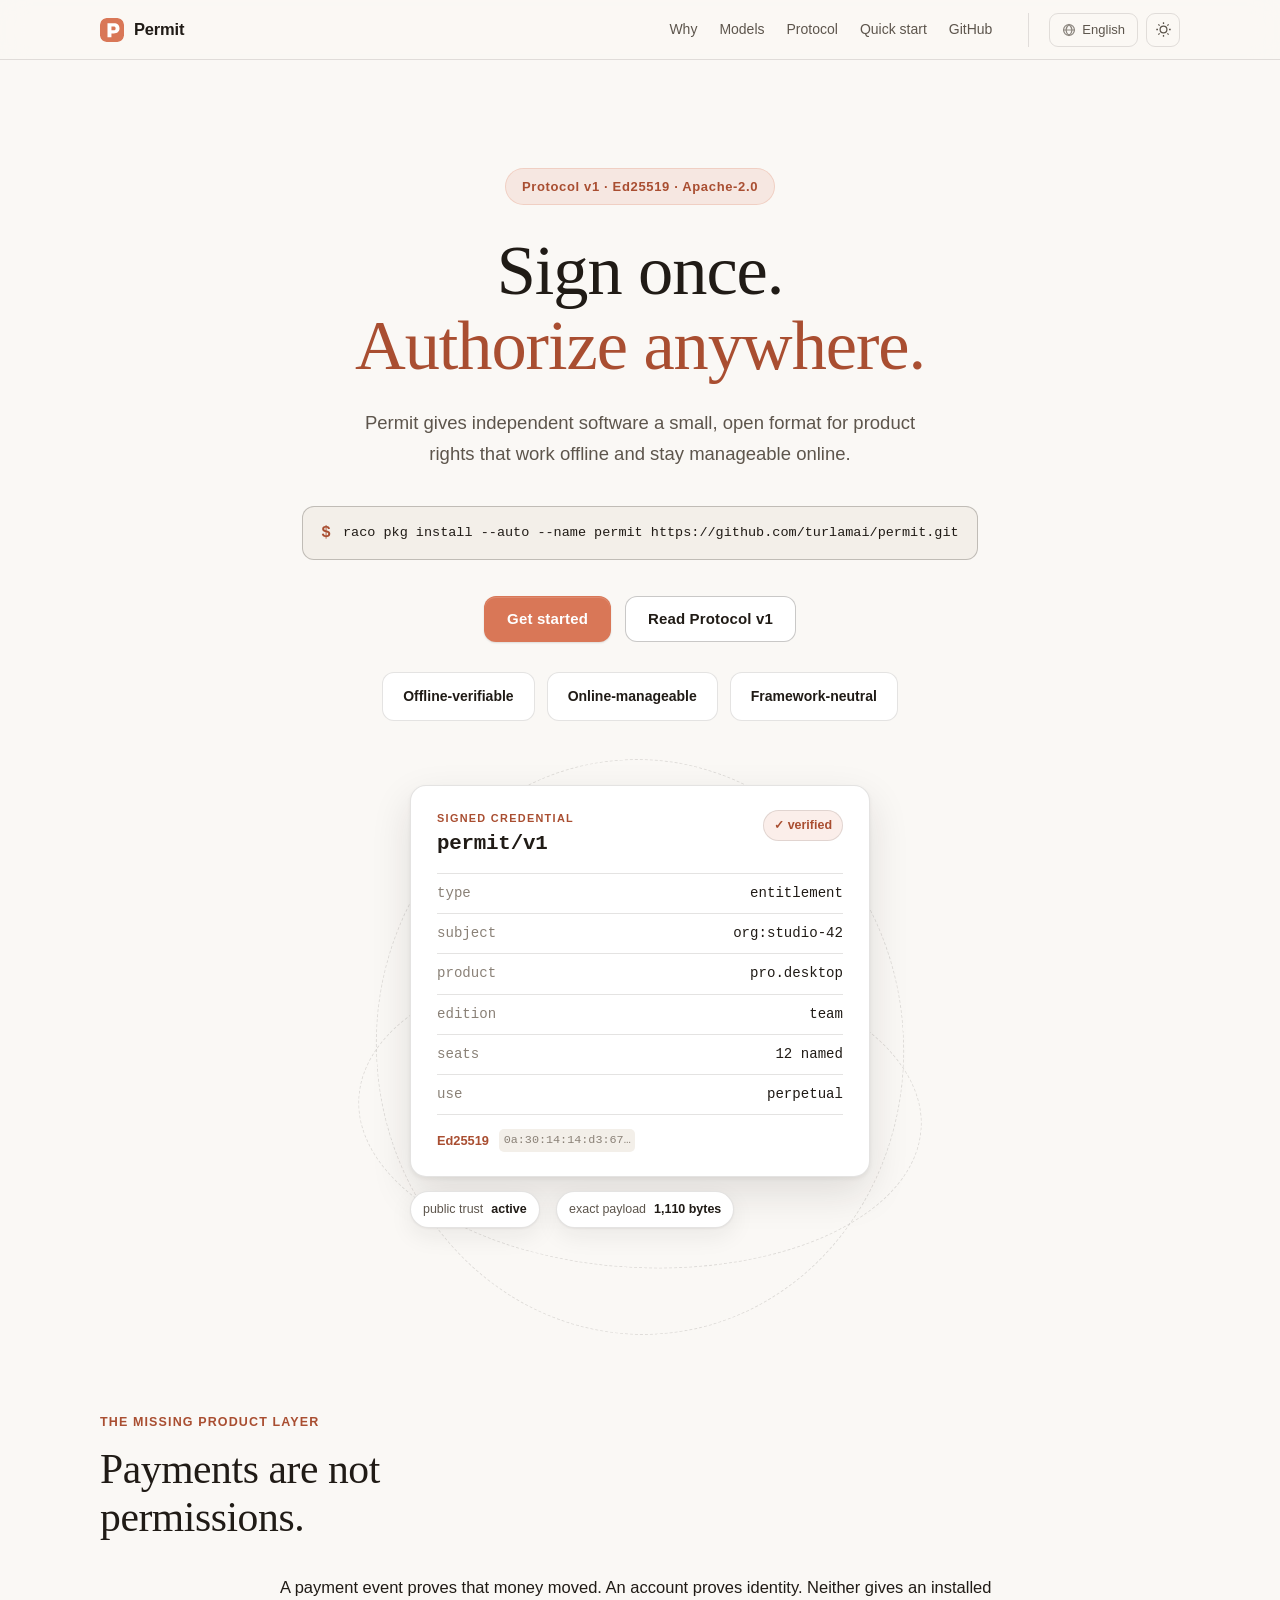
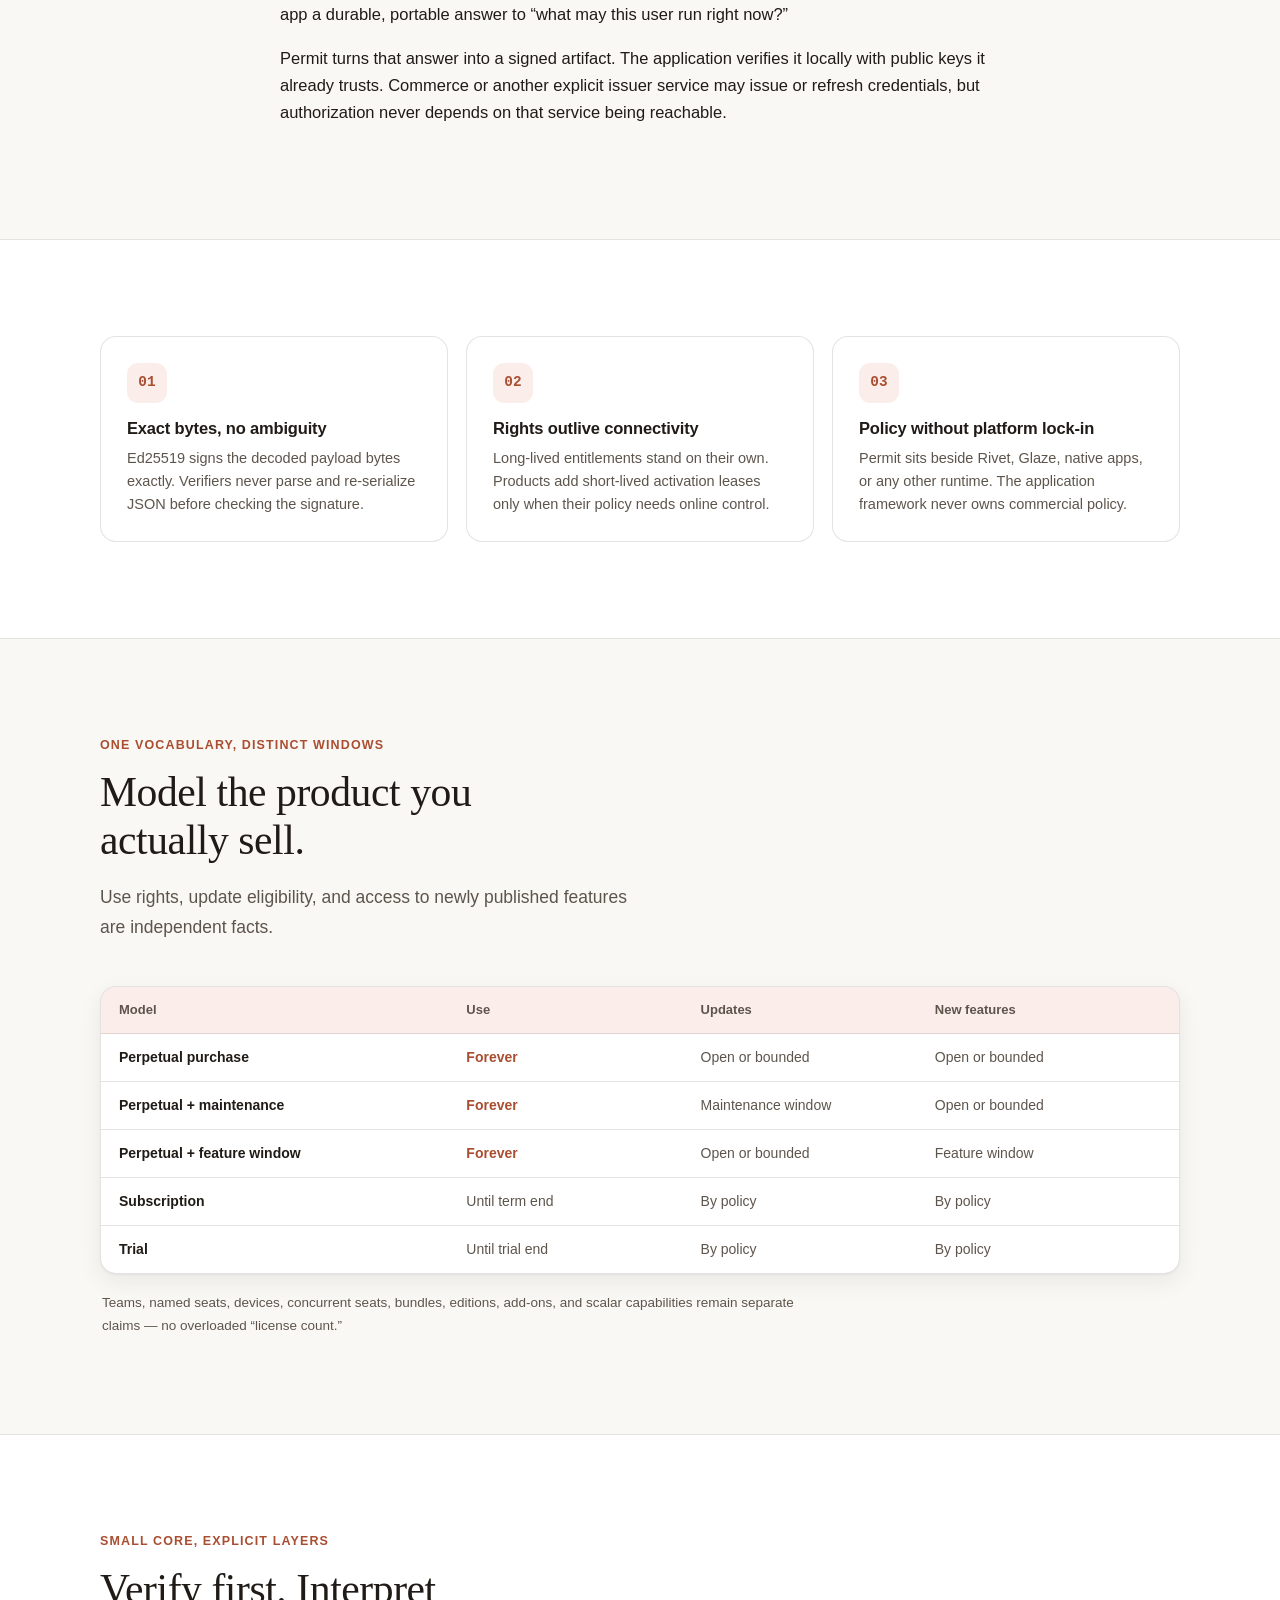
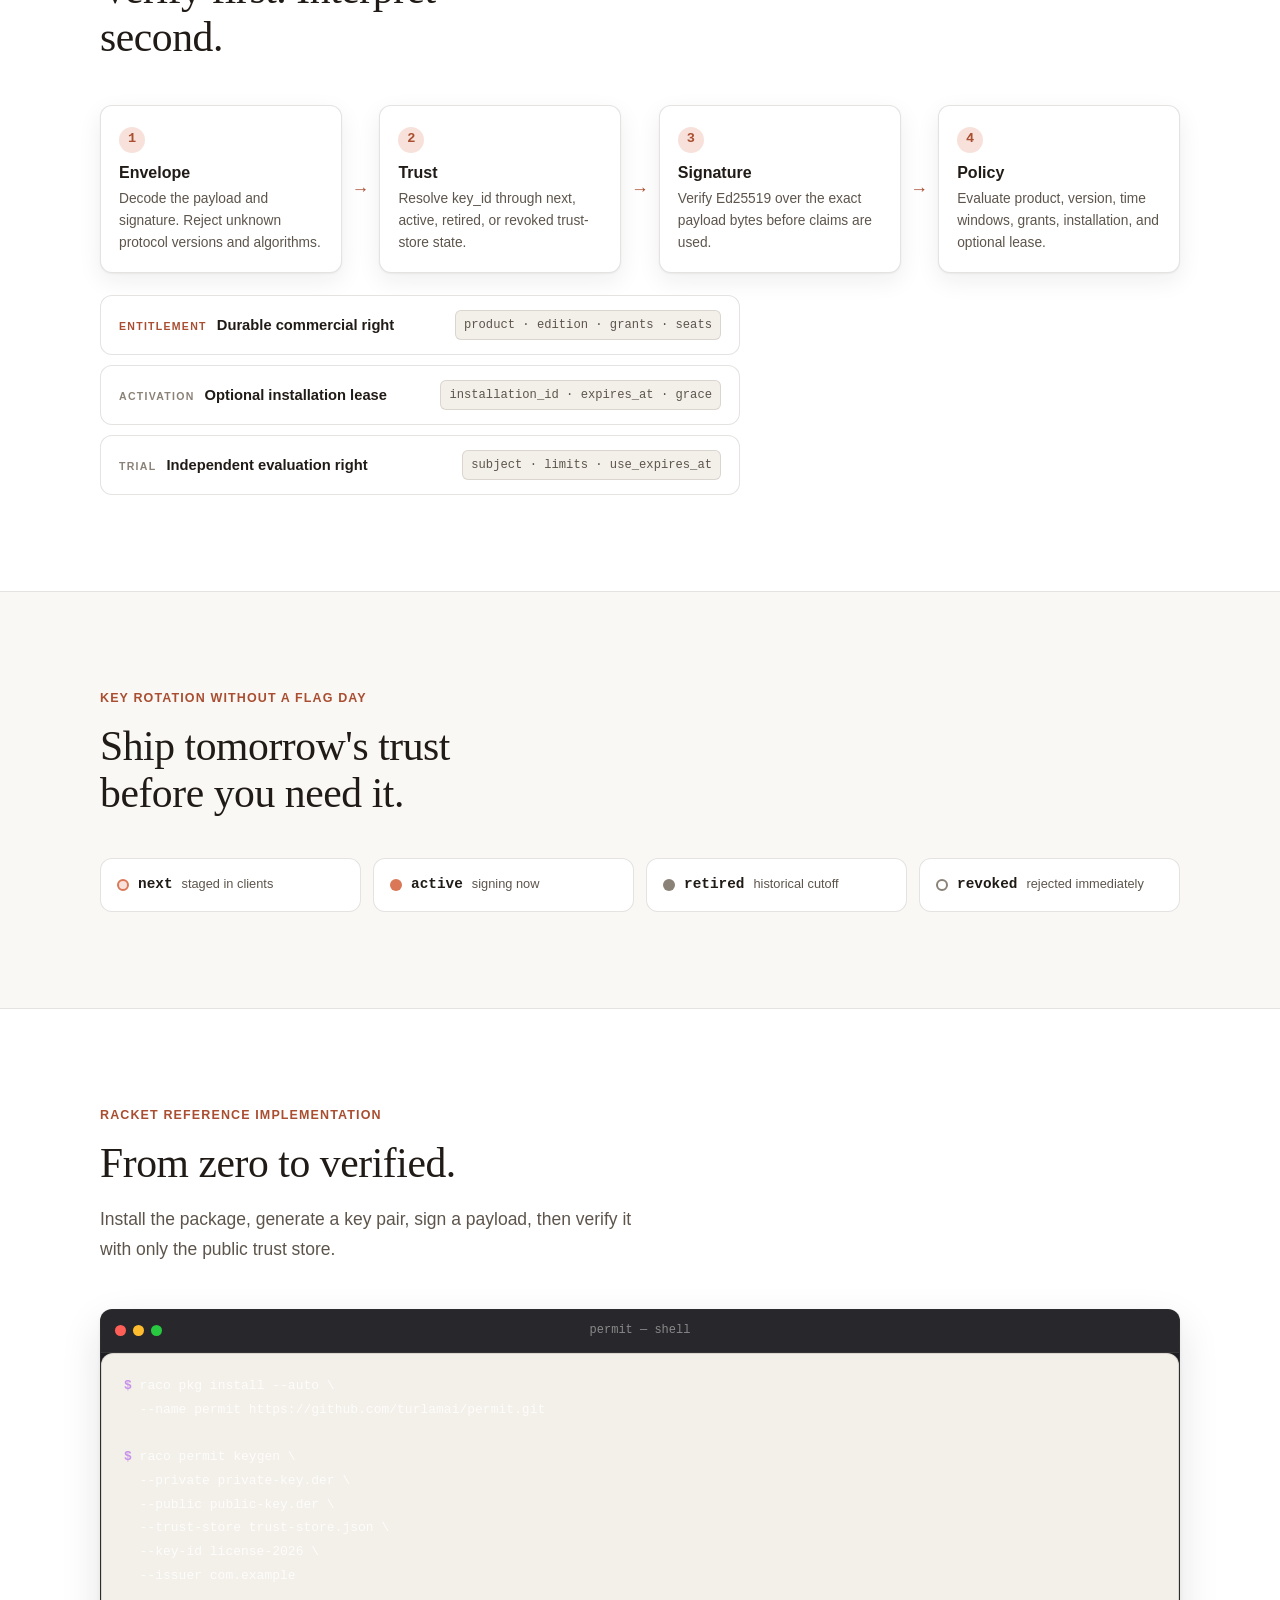
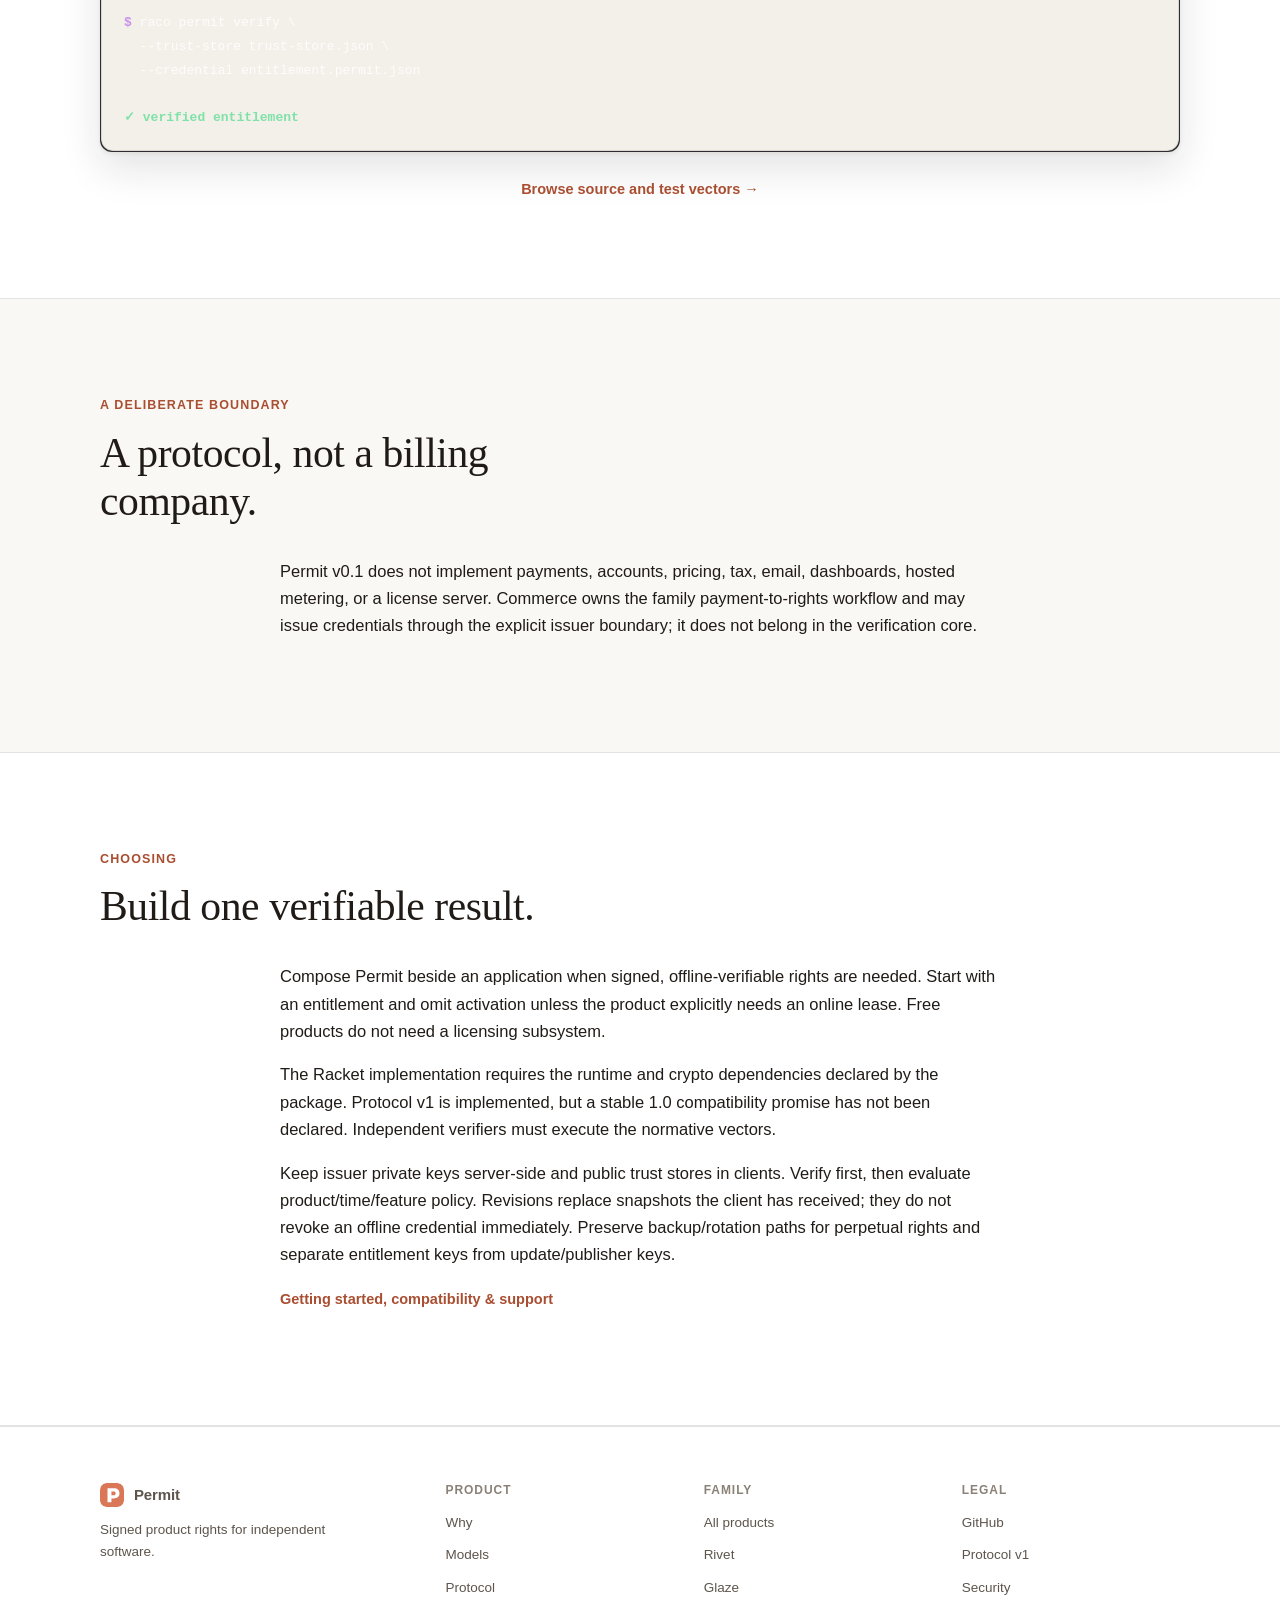
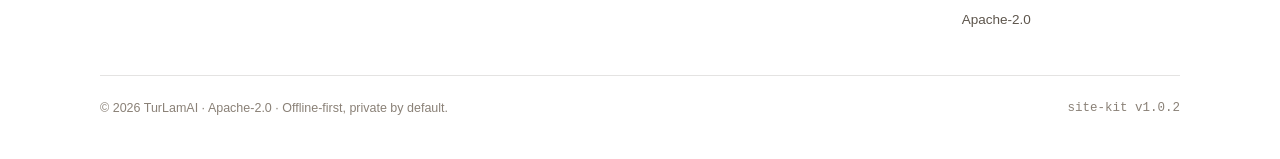
==== commit 65e06b38: "brand: retire TuringLambda AI display name in site footer" ====
--- a/site/index.html
+++ b/site/index.html
@@ -366,7 +366,7 @@
                 </div>
             </div>
             <div class="kit-footer-bottom">
-                <span data-i18n="footer.copyright">© 2026 TuringLambda AI · Apache-2.0 · 离线优先，隐私默认。</span>
+                <span data-i18n="footer.copyright">© 2026 TurLamAI · Apache-2.0 · 离线优先，隐私默认。</span>
                 <span class="kit-mono">site-kit v1.0.2</span>
             </div>
         </div>
@@ -425,7 +425,7 @@
             "adoption.link": "入门、兼容与支持",
             "footer.tagline": "给独立软件的签名产品权益。",
             "footer.product": "产品", "footer.family": "家族", "footer.legal": "条款", "footer.portal": "全部产品",
-            "footer.copyright": "© 2026 TuringLambda AI · Apache-2.0 · 离线优先，隐私默认。"
+            "footer.copyright": "© 2026 TurLamAI · Apache-2.0 · 离线优先，隐私默认。"
         },
         "en": {
             "nav.why": "Why", "nav.models": "Models", "nav.protocol": "Protocol", "nav.start": "Quick start", "nav.github": "GitHub",
@@ -473,7 +473,7 @@
             "adoption.link": "Getting started, compatibility & support",
             "footer.tagline": "Signed product rights for independent software.",
             "footer.product": "Product", "footer.family": "Family", "footer.legal": "Legal", "footer.portal": "All products",
-            "footer.copyright": "© 2026 TuringLambda AI · Apache-2.0 · Offline-first, private by default."
+            "footer.copyright": "© 2026 TurLamAI · Apache-2.0 · Offline-first, private by default."
         }
     }
     </script>
--- a/site/family.css
+++ b/site/family.css
@@ -1,4 +1,4 @@
-/* site-kit v1.0.2 — generated from github.com/turlamai/site-kit; do not edit per-site. */
+/* site-kit v1.0.3 — generated from github.com/turlamai/site-kit; do not edit per-site. */
 /* ============================================================
    site-kit family.css — jrtx.site family design system
    Single source of truth: github.com/turlamai/site-kit
